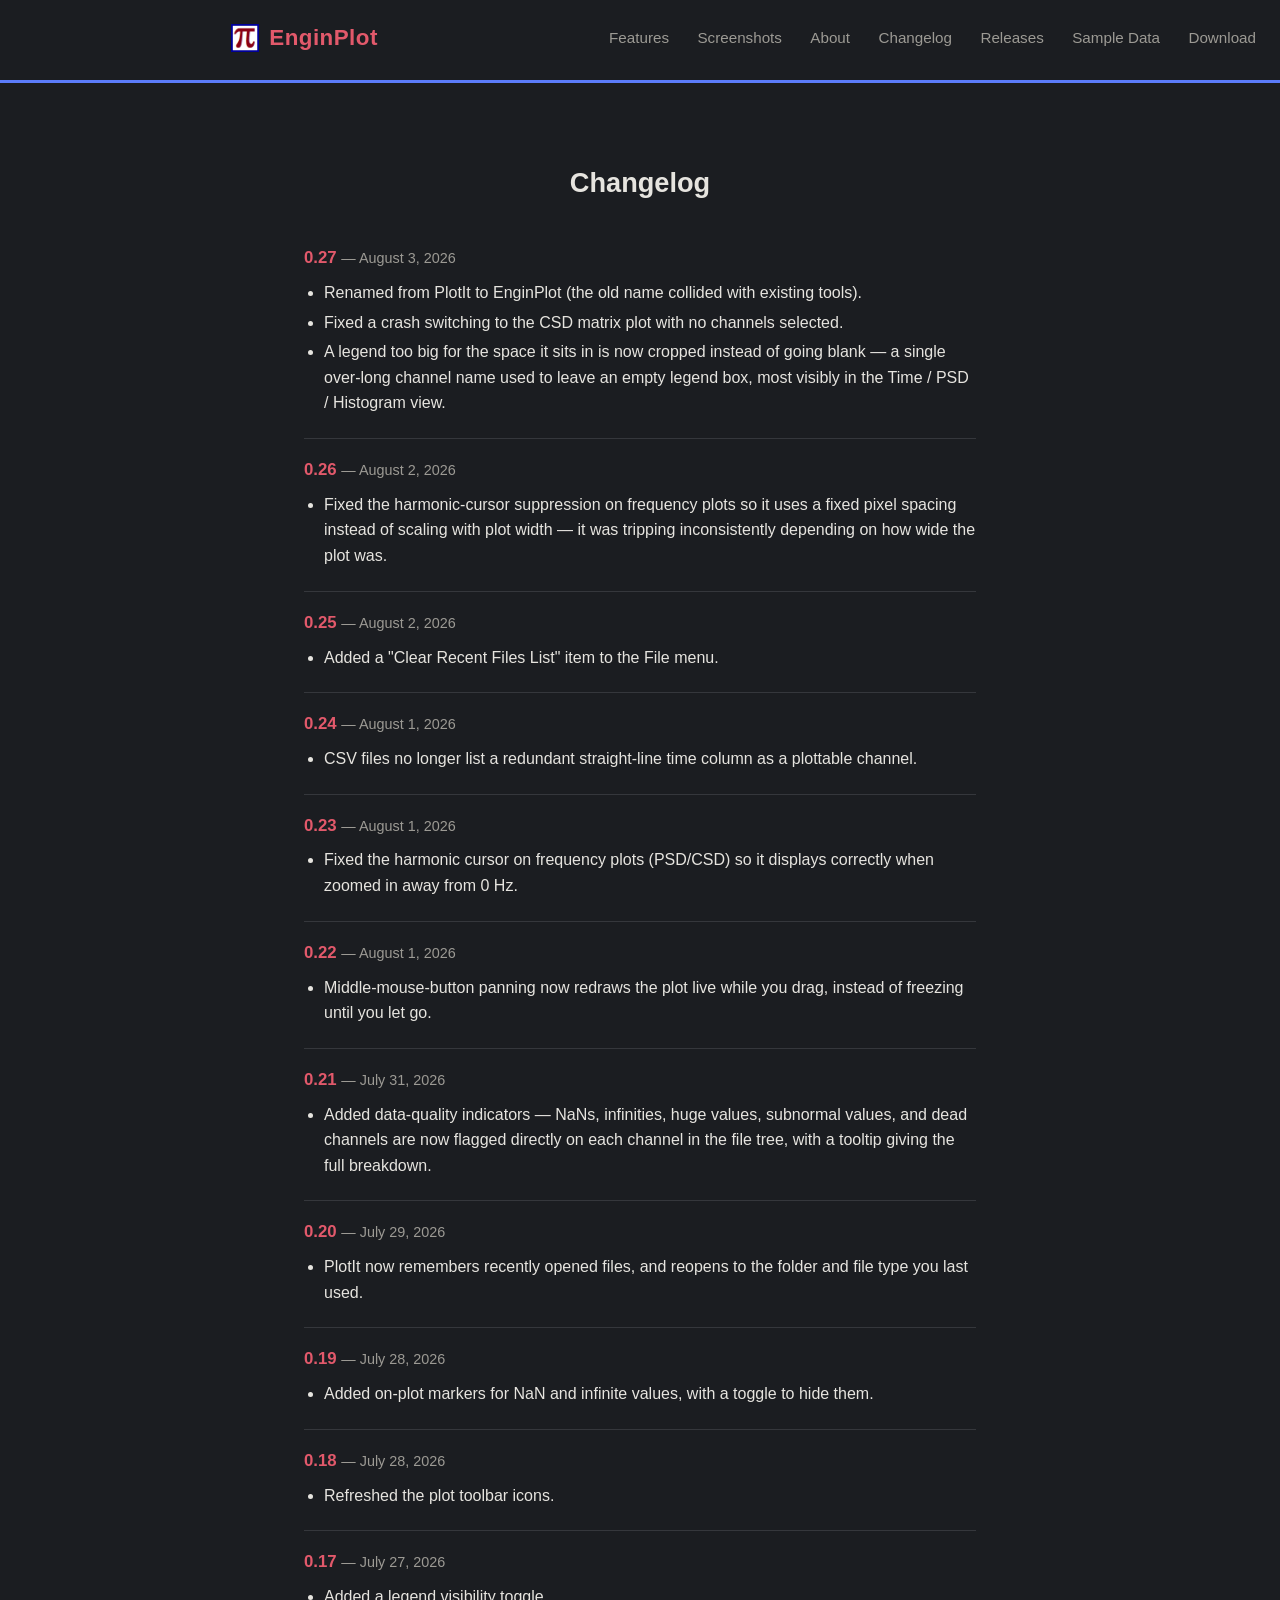
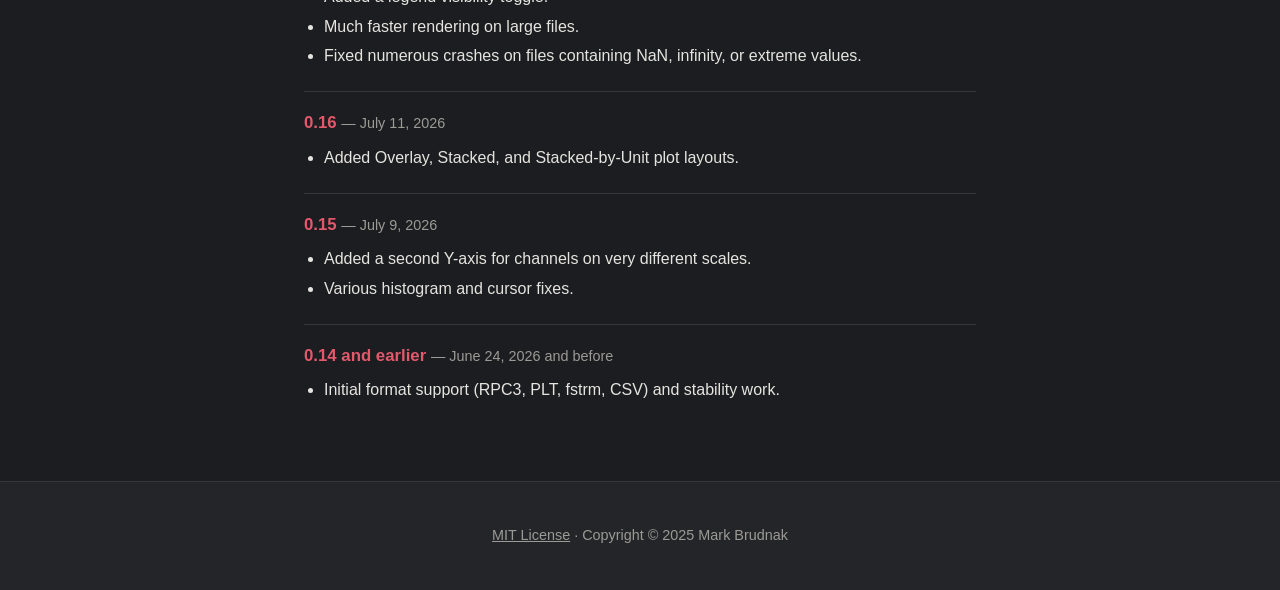
==== changelog.html @ c0b0105e "Rename site branding from PlotIt to EnginPlot Matches the app's own rename (the old name collided wi" ====
<!DOCTYPE html>
<html lang="en">
<head>
    <meta charset="UTF-8">
    <meta name="viewport" content="width=device-width, initial-scale=1.0">
    <title>Changelog — EnginPlot</title>
    <meta name="description" content="What's new in EnginPlot, release by release.">
    <link rel="icon" type="image/png" href="images/favicon.png">
    <link rel="stylesheet" href="styles.css">
</head>
<body>
    <header>
        <div class="brand">
            <img src="images/favicon.png" alt="">
            <h1><a href="index.html">EnginPlot</a></h1>
        </div>
        <nav>
            <a href="index.html#features">Features</a>
            <a href="index.html#screenshots">Screenshots</a>
            <a href="index.html#about">About</a>
            <a href="changelog.html">Changelog</a>
            <a href="releases.html">Releases</a>
            <a href="sample-data.html">Sample Data</a>
            <a href="index.html#download">Download</a>
        </nav>
    </header>

    <section id="changelog">
        <h2>Changelog</h2>

        <div class="release" id="v0-27">
            <h3>0.27 <time>&mdash; August 3, 2026</time></h3>
            <ul>
                <li>Renamed from PlotIt to EnginPlot (the old name collided with existing
                    tools).</li>
                <li>Fixed a crash switching to the CSD matrix plot with no channels
                    selected.</li>
                <li>A legend too big for the space it sits in is now cropped instead of
                    going blank &mdash; a single over-long channel name used to leave an
                    empty legend box, most visibly in the Time / PSD / Histogram view.</li>
            </ul>
        </div>

        <div class="release" id="v0-26">
            <h3>0.26 <time>&mdash; August 2, 2026</time></h3>
            <ul>
                <li>Fixed the harmonic-cursor suppression on frequency plots so it uses a
                    fixed pixel spacing instead of scaling with plot width &mdash; it was
                    tripping inconsistently depending on how wide the plot was.</li>
            </ul>
        </div>

        <div class="release" id="v0-25">
            <h3>0.25 <time>&mdash; August 2, 2026</time></h3>
            <ul>
                <li>Added a "Clear Recent Files List" item to the File menu.</li>
            </ul>
        </div>

        <div class="release" id="v0-24">
            <h3>0.24 <time>&mdash; August 1, 2026</time></h3>
            <ul>
                <li>CSV files no longer list a redundant straight-line time column as a
                    plottable channel.</li>
            </ul>
        </div>

        <div class="release">
            <h3>0.23 <time>&mdash; August 1, 2026</time></h3>
            <ul>
                <li>Fixed the harmonic cursor on frequency plots (PSD/CSD) so it displays
                    correctly when zoomed in away from 0&nbsp;Hz.</li>
            </ul>
        </div>

        <div class="release">
            <h3>0.22 <time>&mdash; August 1, 2026</time></h3>
            <ul>
                <li>Middle-mouse-button panning now redraws the plot live while you drag,
                    instead of freezing until you let go.</li>
            </ul>
        </div>

        <div class="release">
            <h3>0.21 <time>&mdash; July 31, 2026</time></h3>
            <ul>
                <li>Added data-quality indicators &mdash; NaNs, infinities, huge values,
                    subnormal values, and dead channels are now flagged directly on each
                    channel in the file tree, with a tooltip giving the full breakdown.</li>
            </ul>
        </div>

        <div class="release">
            <h3>0.20 <time>&mdash; July 29, 2026</time></h3>
            <ul>
                <li>PlotIt now remembers recently opened files, and reopens to the folder
                    and file type you last used.</li>
            </ul>
        </div>

        <div class="release">
            <h3>0.19 <time>&mdash; July 28, 2026</time></h3>
            <ul>
                <li>Added on-plot markers for NaN and infinite values, with a toggle to hide
                    them.</li>
            </ul>
        </div>

        <div class="release">
            <h3>0.18 <time>&mdash; July 28, 2026</time></h3>
            <ul>
                <li>Refreshed the plot toolbar icons.</li>
            </ul>
        </div>

        <div class="release">
            <h3>0.17 <time>&mdash; July 27, 2026</time></h3>
            <ul>
                <li>Added a legend visibility toggle.</li>
                <li>Much faster rendering on large files.</li>
                <li>Fixed numerous crashes on files containing NaN, infinity, or extreme
                    values.</li>
            </ul>
        </div>

        <div class="release">
            <h3>0.16 <time>&mdash; July 11, 2026</time></h3>
            <ul>
                <li>Added Overlay, Stacked, and Stacked-by-Unit plot layouts.</li>
            </ul>
        </div>

        <div class="release">
            <h3>0.15 <time>&mdash; July 9, 2026</time></h3>
            <ul>
                <li>Added a second Y-axis for channels on very different scales.</li>
                <li>Various histogram and cursor fixes.</li>
            </ul>
        </div>

        <div class="release">
            <h3>0.14 and earlier <time>&mdash; June 24, 2026 and before</time></h3>
            <ul>
                <li>Initial format support (RPC3, PLT, fstrm, CSV) and stability work.</li>
            </ul>
        </div>
    </section>

    <footer>
        <p><a href="license.html">MIT License</a> &middot; Copyright &copy; 2025 Mark Brudnak</p>
    </footer>

</body>
</html>
---- styles.css ----
:root {
    --ink: #e6e4df;
    --muted: #9c9a94;
    --bg: #1b1d21;
    --bg-alt: #232529;
    --border: #35373c;
    --accent: #5c7cfa;
    --accent-dark: #7c96ff;
    --maroon: #e2596b;
}

* {
    box-sizing: border-box;
}

body {
    font-family: -apple-system, "Segoe UI", Roboto, Arial, sans-serif;
    margin: 0;
    padding: 0;
    background-color: var(--bg);
    color: var(--ink);
    line-height: 1.6;
}

header {
    background-color: var(--bg);
    padding: 20px 24px;
    text-align: center;
    border-bottom: 3px solid var(--accent);
    position: sticky;
    top: 0;
    z-index: 10;
}

.brand {
    display: inline-flex;
    align-items: center;
    gap: 10px;
}

.brand img {
    width: 28px;
    height: 28px;
}

header h1 {
    margin: 0;
    display: inline-block;
    font-size: 1.4rem;
    letter-spacing: 0.02em;
    color: var(--maroon);
}

nav {
    float: right;
    line-height: 2.2rem;
}

nav a {
    margin-left: 24px;
    text-decoration: none;
    color: var(--muted);
    font-size: 0.95rem;
}

nav a:hover {
    color: var(--accent);
}

h2 {
    color: var(--ink);
    font-size: 1.7rem;
    text-align: center;
}

section {
    max-width: 1000px;
    margin: 0 auto;
    padding: 56px 24px;
}

#hero {
    text-align: center;
    max-width: 760px;
}

#hero h2 {
    font-size: 2.1rem;
}

#hero > p {
    color: var(--muted);
    font-size: 1.1rem;
    max-width: 620px;
    margin: 16px auto 32px;
}

.hero-tag {
    color: var(--maroon) !important;
    font-weight: 600;
    font-size: 1rem !important;
    letter-spacing: 0.01em;
    margin: -16px auto 32px !important;
}

.video-embed {
    position: relative;
    width: 100%;
    aspect-ratio: 16 / 9;
    border-radius: 8px;
    overflow: hidden;
    box-shadow: 0 4px 20px rgba(0, 0, 0, 0.12);
    background-color: var(--bg-alt);
}

.video-embed iframe {
    position: absolute;
    inset: 0;
    width: 100%;
    height: 100%;
    border: 0;
}

#features {
    background-color: var(--bg-alt);
    max-width: none;
}

#features > h2, #screenshots > h2, #download > h2 {
    margin-top: 0;
}

.feature-grid {
    max-width: 1000px;
    margin: 32px auto 0;
    display: grid;
    grid-template-columns: repeat(3, 1fr);
    gap: 20px;
}

.feature-card {
    background-color: var(--bg);
    border: 1px solid var(--border);
    border-top: 3px solid var(--accent);
    border-radius: 8px;
    padding: 20px;
}

.feature-card h3 {
    margin: 0 0 8px;
    color: var(--maroon);
    font-size: 1.05rem;
}

.feature-card p {
    margin: 0;
    color: var(--muted);
    font-size: 0.95rem;
}

.screenshot-grid {
    display: grid;
    grid-template-columns: repeat(3, 1fr);
    gap: 24px;
    margin-top: 32px;
}

.screenshot-grid figure {
    margin: 0;
}

.screenshot-grid img {
    width: 100%;
    height: 220px;
    object-fit: cover;
    object-position: top;
    border: 1px solid var(--border);
    border-radius: 6px;
    display: block;
    background-color: var(--bg-alt);
}

/* The overview shot spans the full row — it was the hero image before the demo
   video took that slot, and it needs the width to stay readable. */
.screenshot-wide {
    grid-column: 1 / -1;
}

.screenshot-grid .screenshot-wide img {
    height: auto;
    aspect-ratio: 16 / 9;
}

.screenshot-grid figcaption {
    margin-top: 10px;
    font-size: 0.9rem;
    color: var(--muted);
    text-align: center;
}

.screenshot-footnote {
    text-align: center;
    color: var(--muted);
    font-size: 0.85rem;
    margin-top: 24px;
}

.brand h1 a {
    color: inherit;
    text-decoration: none;
}

#about {
    max-width: 720px;
}

#changelog, #license, #releases {
    max-width: 720px;
}

.release-row {
    display: flex;
    align-items: center;
    justify-content: space-between;
    gap: 16px;
    padding: 18px 0;
    border-bottom: 1px solid var(--border);
}

.release-row:last-child {
    border-bottom: none;
}

.release-row-info h3 {
    margin: 0 0 4px;
    font-size: 1.05rem;
    color: var(--maroon);
}

.release-row-info p {
    margin: 0;
    color: var(--muted);
    font-size: 0.9rem;
}

.release-row-info p a {
    color: var(--accent);
}

.btn-small {
    padding: 8px 18px;
    margin: 0;
    font-size: 0.9rem;
    flex-shrink: 0;
}

.license-text {
    margin-top: 24px;
    padding: 24px 28px;
    background-color: var(--bg-alt);
    border: 1px solid var(--border);
    border-radius: 8px;
    font-family: "Cascadia Mono", "Consolas", monospace;
    font-size: 0.85rem;
    line-height: 1.7;
    color: var(--ink);
    white-space: pre-wrap;
    overflow-x: auto;
}

.changelog-intro {
    color: var(--muted);
    margin-top: -8px;
}

.release {
    padding: 18px 0;
    border-bottom: 1px solid var(--border);
}

.release:last-child {
    border-bottom: none;
}

.release h3 {
    margin: 0 0 8px;
    font-size: 1.05rem;
    color: var(--maroon);
}

.release h3 time {
    color: var(--muted);
    font-weight: 400;
    font-size: 0.9rem;
}

.release ul {
    margin: 0;
    padding-left: 20px;
    color: var(--ink);
}

.release li {
    margin-bottom: 4px;
}

.gift-note {
    margin-top: 28px;
    padding: 20px 24px;
    background-color: var(--bg-alt);
    border-left: 3px solid var(--maroon);
    border-radius: 0 8px 8px 0;
}

.gift-note h3 {
    margin: 0 0 10px;
    font-size: 0.85rem;
    letter-spacing: 0.06em;
    text-transform: uppercase;
    color: var(--maroon);
}

.gift-note p {
    color: var(--muted);
    font-size: 0.95rem;
    margin: 0 0 12px;
}

.gift-note p:last-child {
    margin-bottom: 0;
    font-style: italic;
}

#download {
    text-align: center;
}

.download-sub {
    margin-top: 20px;
    font-size: 0.9rem;
    color: var(--muted);
}

.btn {
    display: inline-block;
    background-color: var(--accent);
    color: white;
    padding: 12px 28px;
    text-decoration: none;
    border-radius: 6px;
    margin: 12px 0;
    font-weight: 600;
}

.btn:hover {
    background-color: var(--accent-dark);
}

footer {
    text-align: center;
    padding: 28px;
    background-color: var(--bg-alt);
    border-top: 1px solid var(--border);
    color: var(--muted);
    font-size: 0.9rem;
}

footer a {
    color: var(--muted);
}

@media (max-width: 720px) {
    nav {
        float: none;
        display: block;
        margin-top: 8px;
    }

    .feature-grid, .screenshot-grid {
        grid-template-columns: 1fr;
    }
}
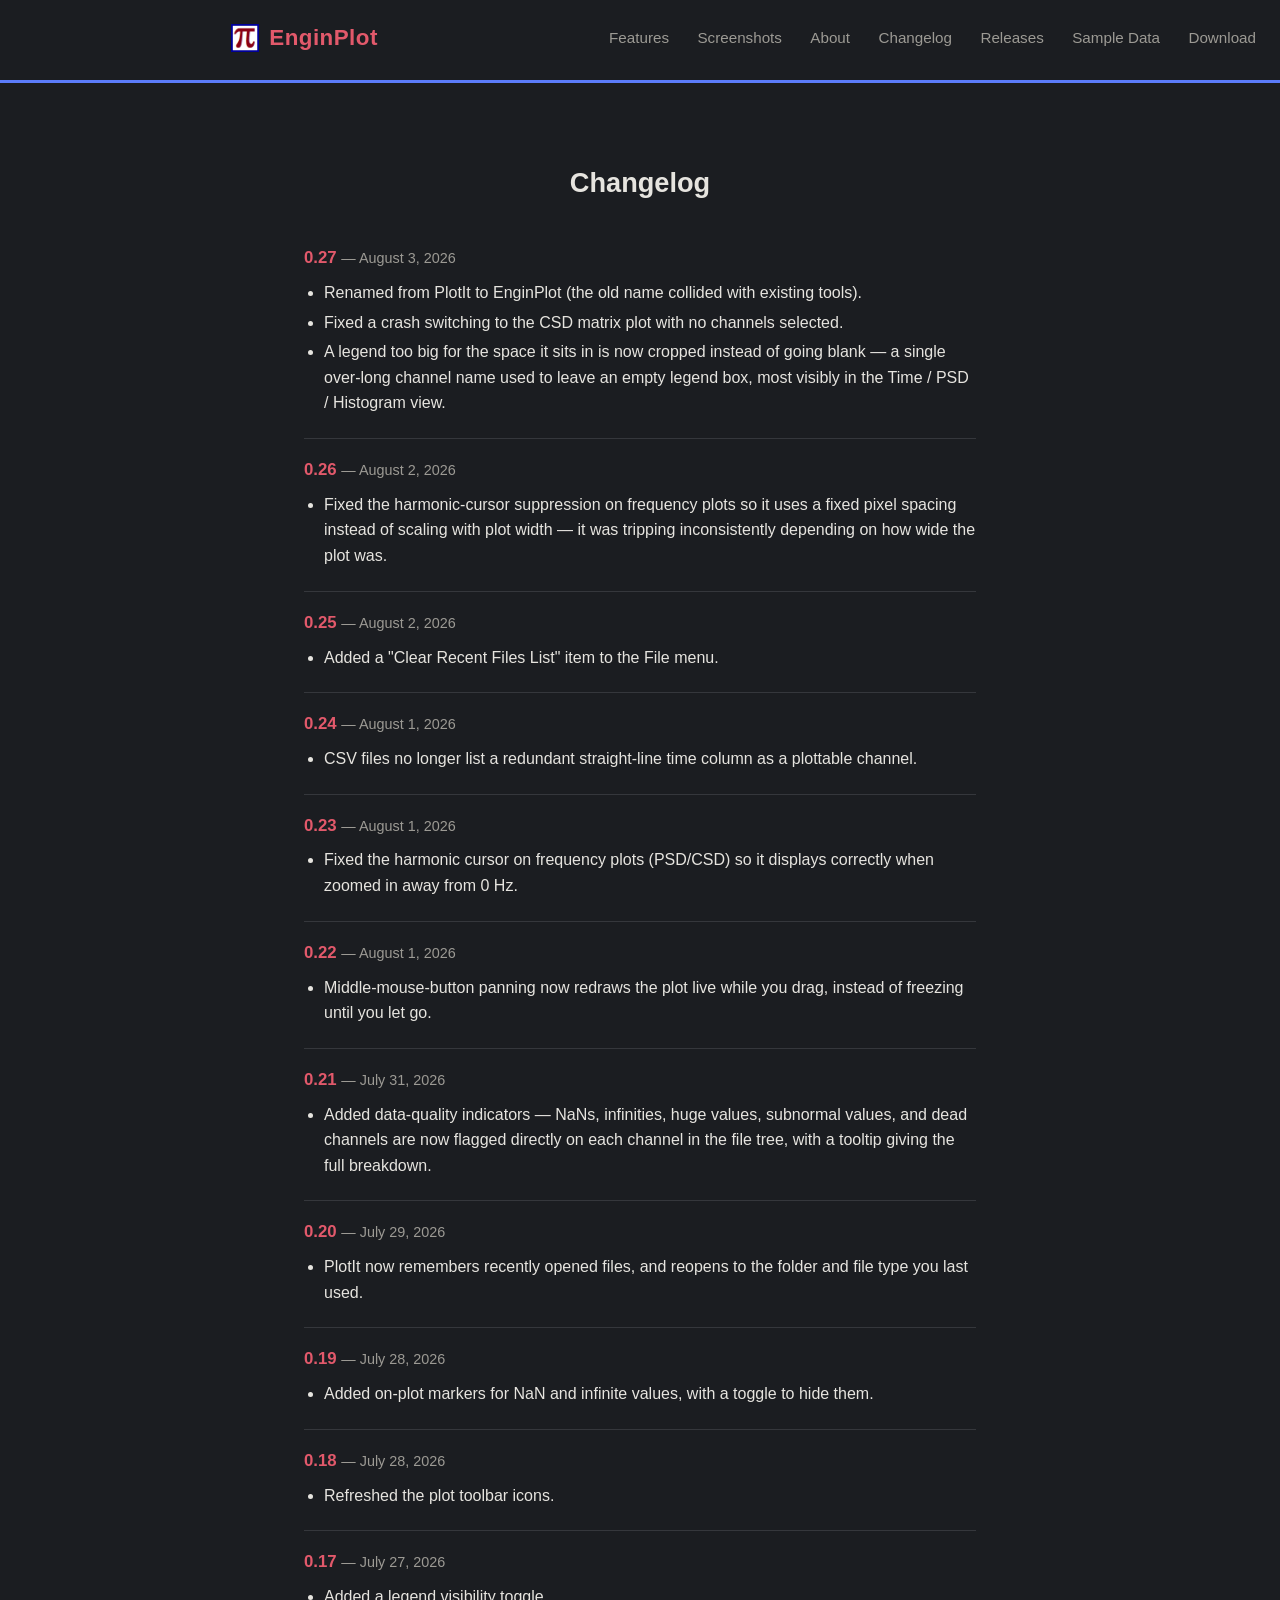
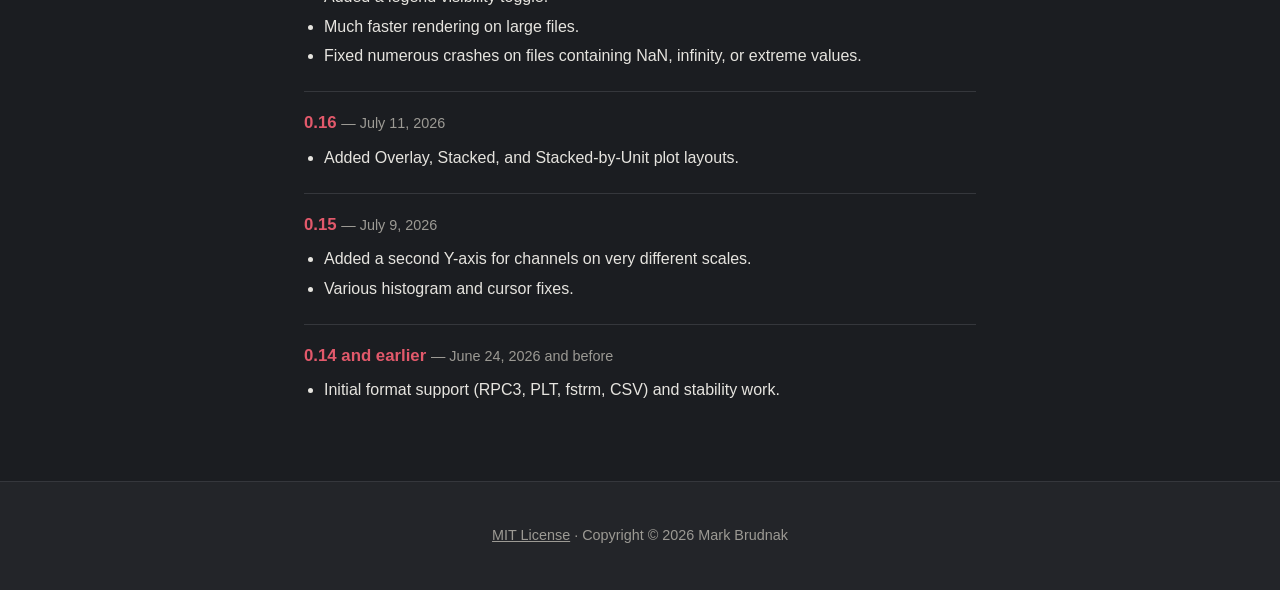
==== commit 511a9bf5: "Update copyright year" ====
--- a/changelog.html
+++ b/changelog.html
@@ -147,7 +147,7 @@
     </section>
 
     <footer>
-        <p><a href="license.html">MIT License</a> &middot; Copyright &copy; 2025 Mark Brudnak</p>
+        <p><a href="license.html">MIT License</a> &middot; Copyright &copy; 2026 Mark Brudnak</p>
     </footer>
 
 </body>
--- a/styles.css
+++ b/styles.css
@@ -121,6 +121,14 @@
     border: 0;
 }
 
+.hero-image img {
+    width: 100%;
+    height: 100%;
+    object-fit: cover;
+    object-position: top;
+    display: block;
+}
+
 #features {
     background-color: var(--bg-alt);
     max-width: none;
@@ -178,17 +186,6 @@
     border-radius: 6px;
     display: block;
     background-color: var(--bg-alt);
-}
-
-/* The overview shot spans the full row — it was the hero image before the demo
-   video took that slot, and it needs the width to stay readable. */
-.screenshot-wide {
-    grid-column: 1 / -1;
-}
-
-.screenshot-grid .screenshot-wide img {
-    height: auto;
-    aspect-ratio: 16 / 9;
 }
 
 .screenshot-grid figcaption {
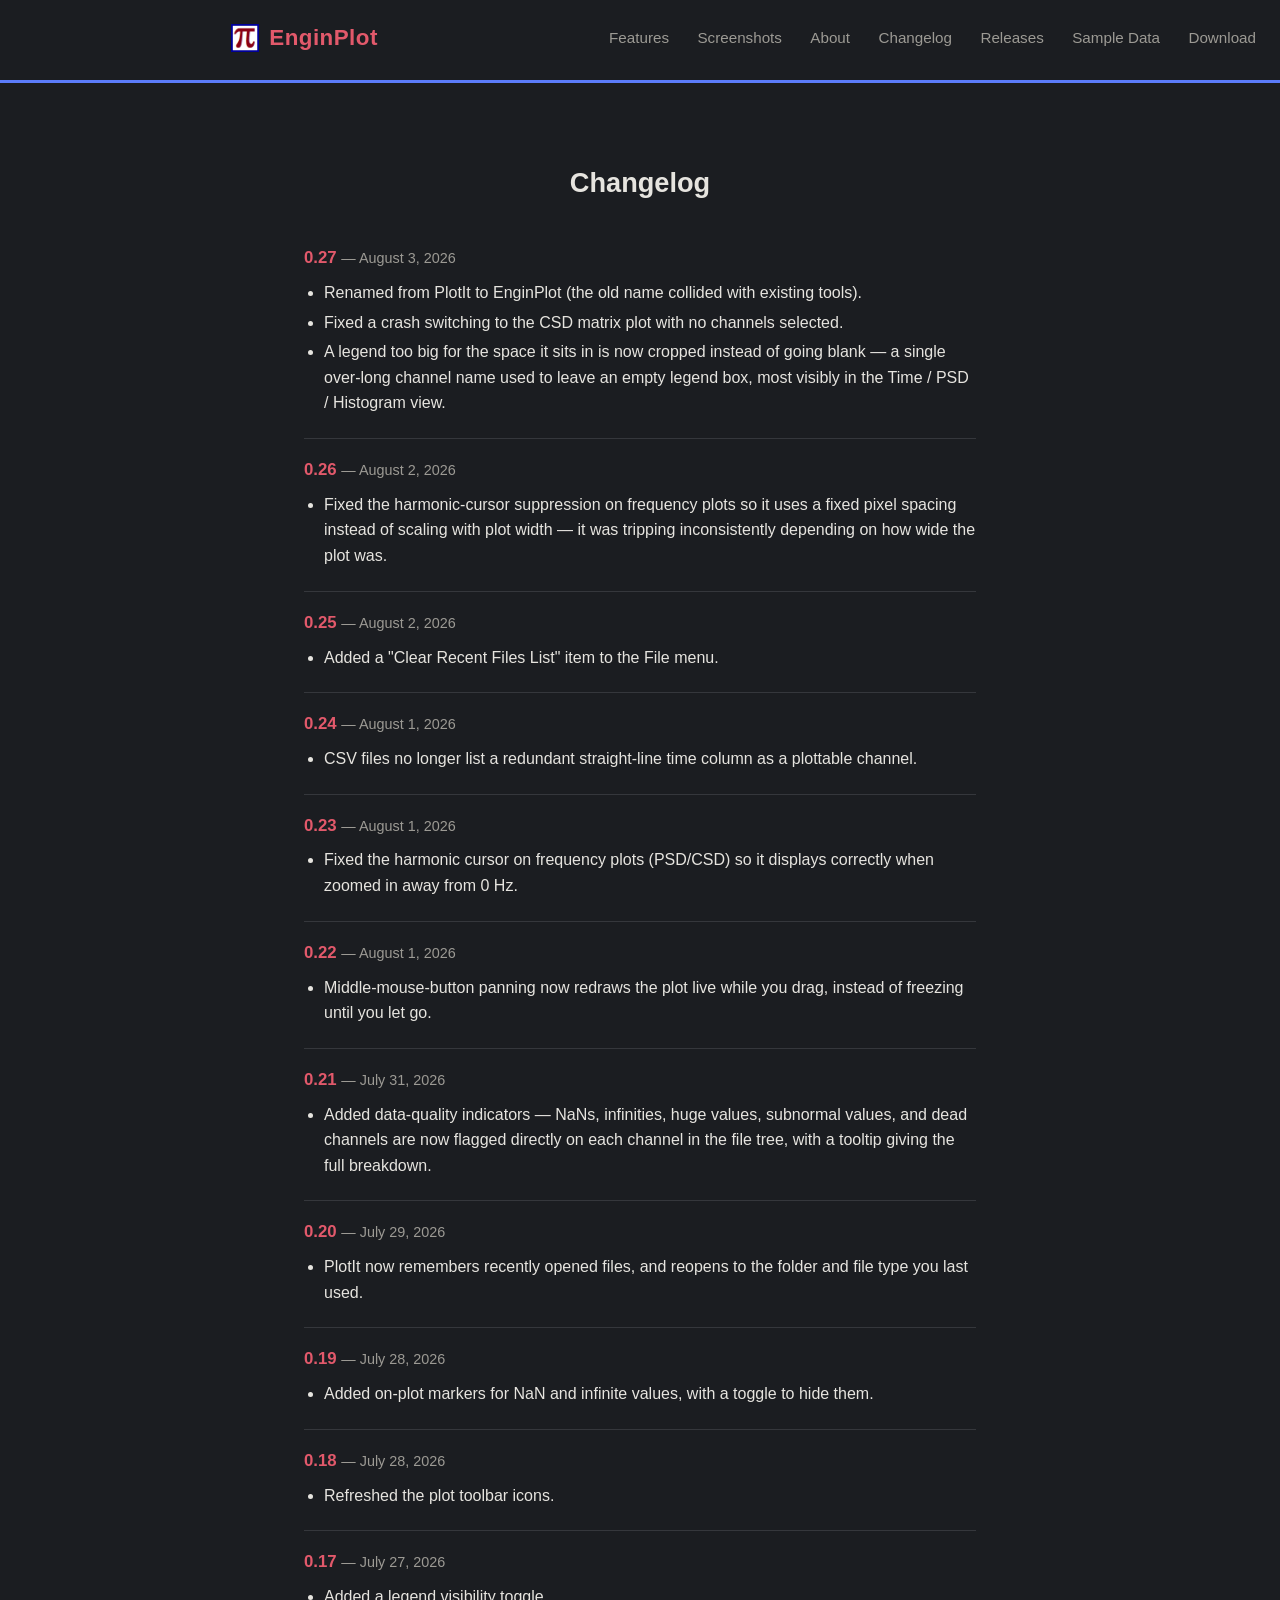
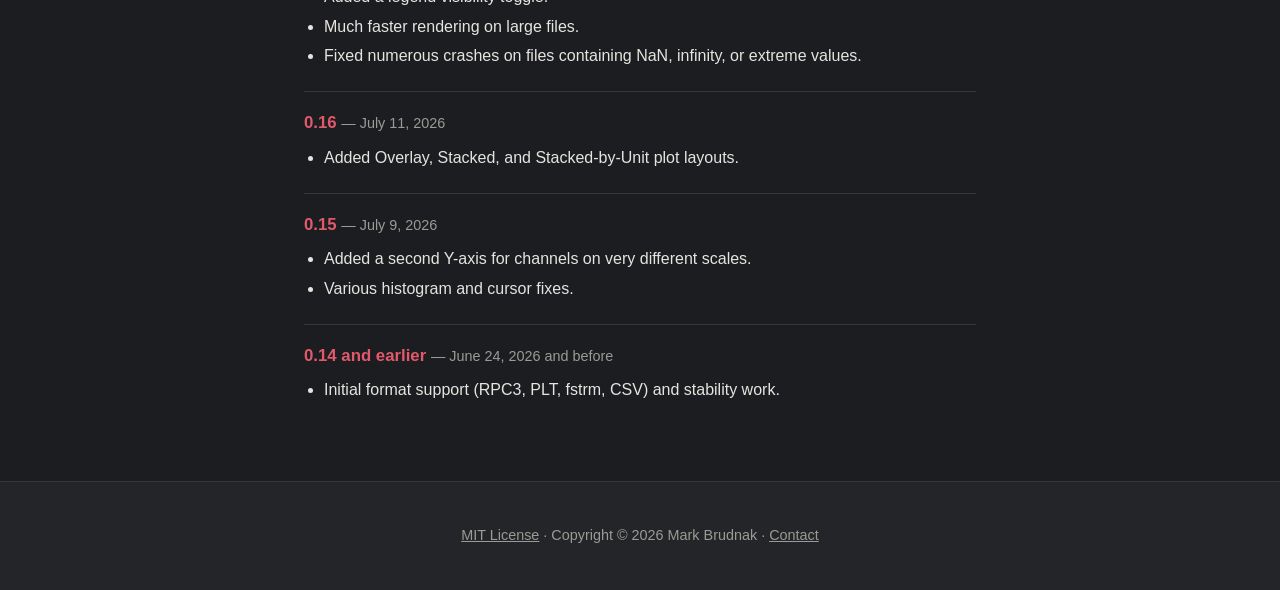
==== commit f7766184: "Add contact link to footer Points to contact@enginplot.net, routed via Cloudflare Email Routing." ====
--- a/changelog.html
+++ b/changelog.html
@@ -147,7 +147,8 @@
     </section>
 
     <footer>
-        <p><a href="license.html">MIT License</a> &middot; Copyright &copy; 2026 Mark Brudnak</p>
+        <p><a href="license.html">MIT License</a> &middot; Copyright &copy; 2026 Mark Brudnak &middot;
+           <a href="mailto:contact@enginplot.net">Contact</a></p>
     </footer>
 
 </body>
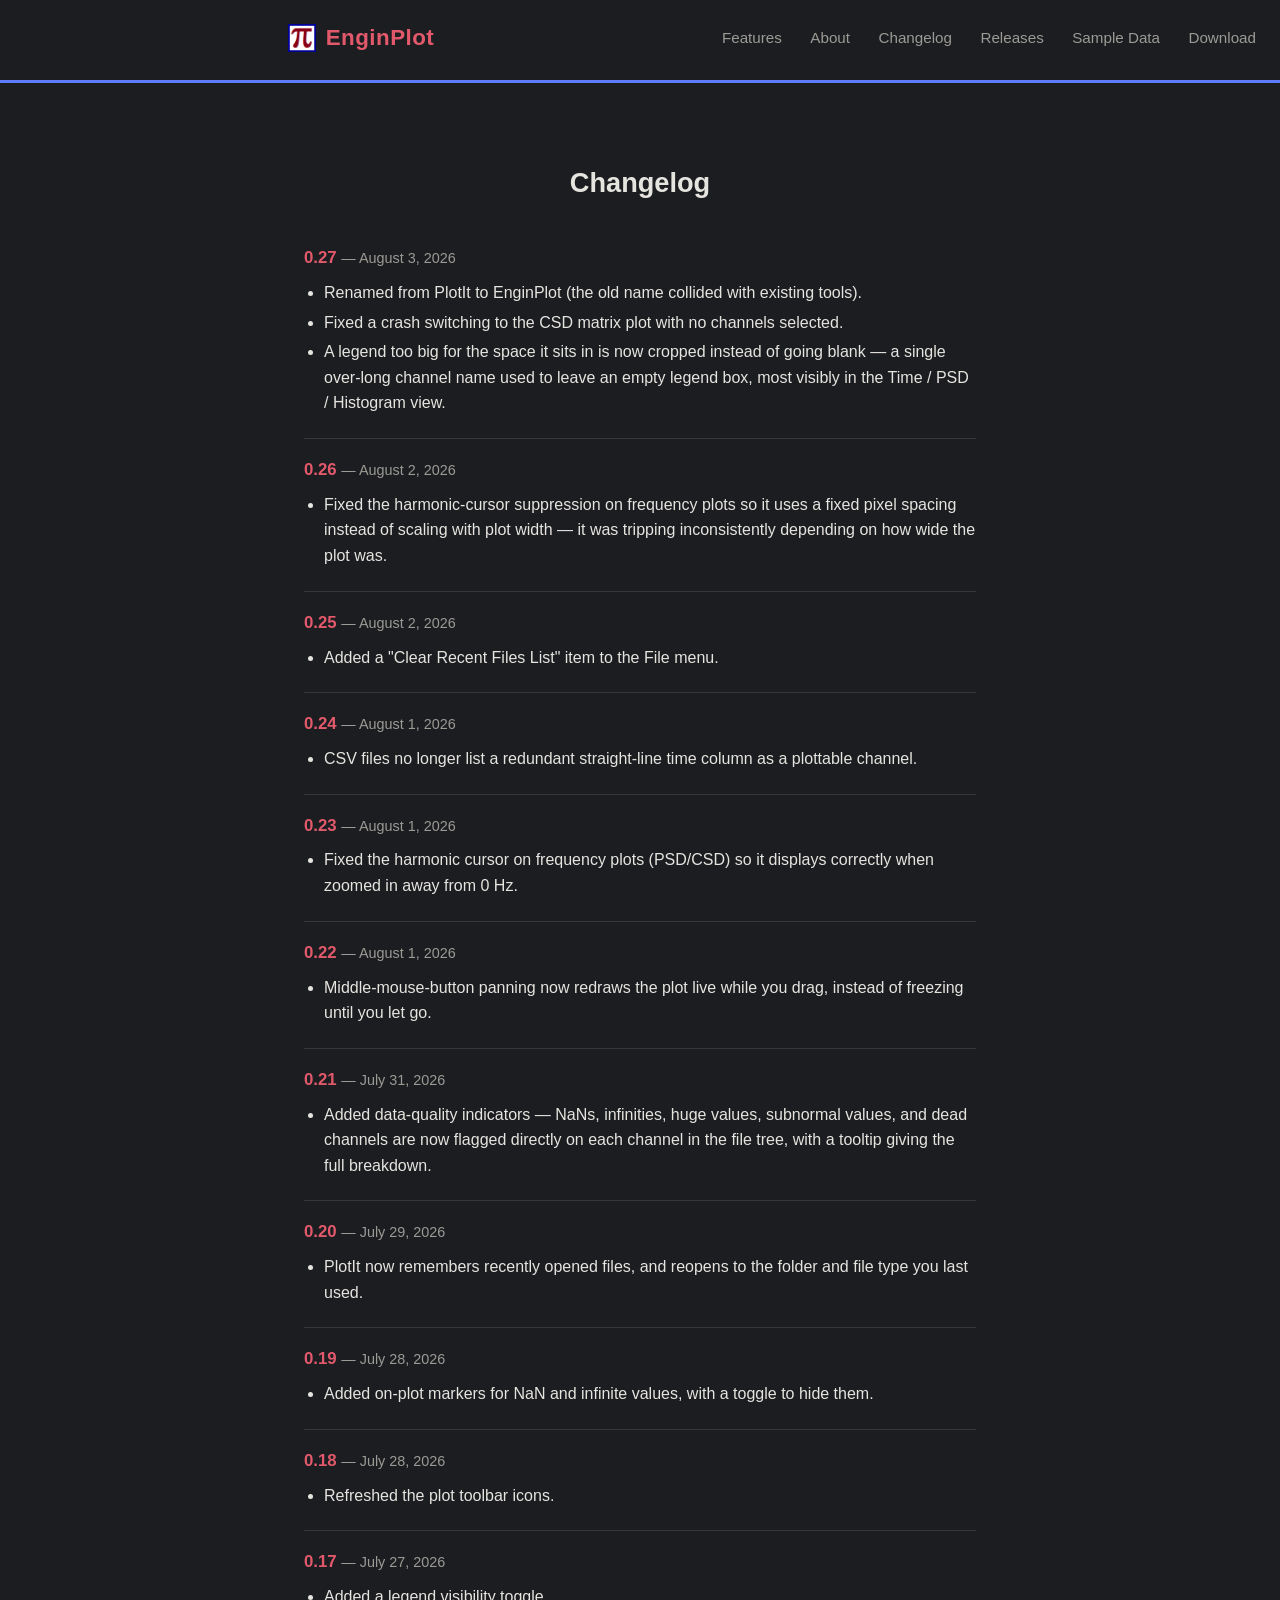
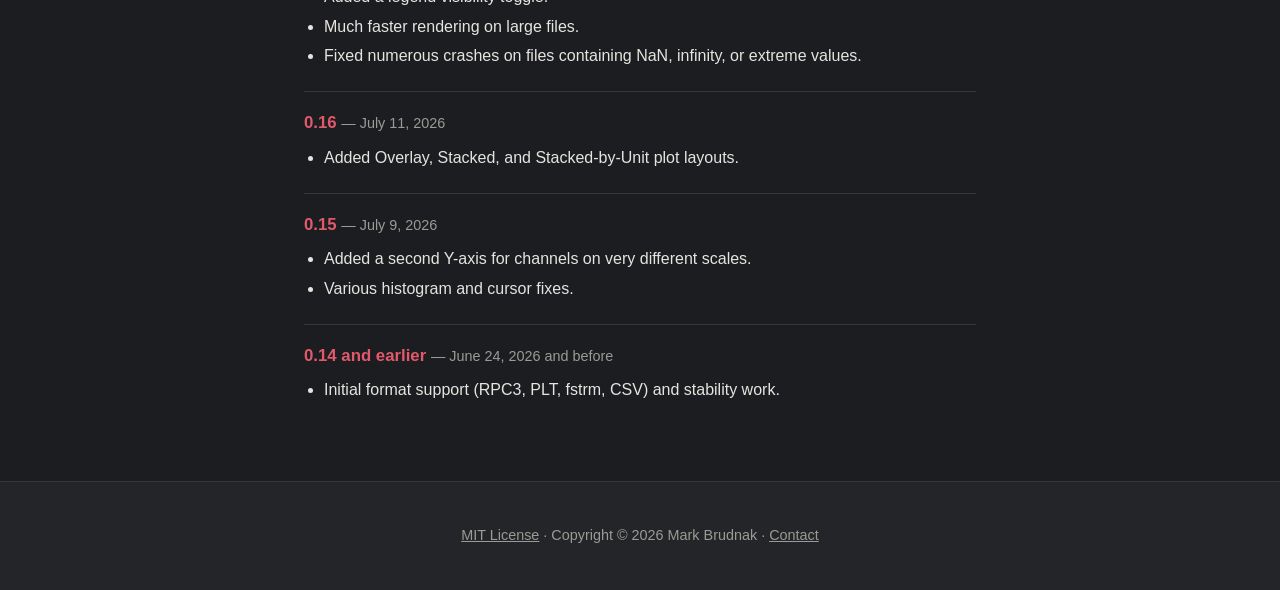
==== commit 8f19fb99: "Retire the homepage Screenshots section The features page covers this ground properly now: the three" ====
--- a/changelog.html
+++ b/changelog.html
@@ -15,8 +15,7 @@
             <h1><a href="index.html">EnginPlot</a></h1>
         </div>
         <nav>
-            <a href="index.html#features">Features</a>
-            <a href="index.html#screenshots">Screenshots</a>
+            <a href="features.html">Features</a>
             <a href="index.html#about">About</a>
             <a href="changelog.html">Changelog</a>
             <a href="releases.html">Releases</a>
--- a/styles.css
+++ b/styles.css
@@ -22,6 +22,18 @@
     line-height: 1.6;
 }
 
+a {
+    color: var(--accent-dark);
+}
+
+a:visited {
+    color: var(--accent-dark);
+}
+
+a:hover {
+    color: var(--accent);
+}
+
 header {
     background-color: var(--bg);
     padding: 20px 24px;
@@ -103,29 +115,16 @@
     margin: -16px auto 32px !important;
 }
 
-.video-embed {
-    position: relative;
-    width: 100%;
-    aspect-ratio: 16 / 9;
+.hero-shot {
     border-radius: 8px;
     overflow: hidden;
     box-shadow: 0 4px 20px rgba(0, 0, 0, 0.12);
     background-color: var(--bg-alt);
 }
 
-.video-embed iframe {
-    position: absolute;
-    inset: 0;
+.hero-shot img {
     width: 100%;
-    height: 100%;
-    border: 0;
-}
-
-.hero-image img {
-    width: 100%;
-    height: 100%;
-    object-fit: cover;
-    object-position: top;
+    height: auto;
     display: block;
 }
 
@@ -134,7 +133,7 @@
     max-width: none;
 }
 
-#features > h2, #screenshots > h2, #download > h2 {
+#features > h2, #download > h2 {
     margin-top: 0;
 }
 
@@ -160,42 +159,34 @@
     font-size: 1.05rem;
 }
 
+.feature-card h3 a {
+    color: inherit;
+    text-decoration: none;
+}
+
+.feature-card h3 a:hover {
+    text-decoration: underline;
+}
+
+.section-intro {
+    text-align: center;
+    color: var(--muted);
+    max-width: 620px;
+    margin: 0 auto;
+}
+
+.features-more {
+    text-align: center;
+    margin: 32px 0 0;
+}
+
 .feature-card p {
     margin: 0;
     color: var(--muted);
     font-size: 0.95rem;
 }
 
-.screenshot-grid {
-    display: grid;
-    grid-template-columns: repeat(3, 1fr);
-    gap: 24px;
-    margin-top: 32px;
-}
-
-.screenshot-grid figure {
-    margin: 0;
-}
-
-.screenshot-grid img {
-    width: 100%;
-    height: 220px;
-    object-fit: cover;
-    object-position: top;
-    border: 1px solid var(--border);
-    border-radius: 6px;
-    display: block;
-    background-color: var(--bg-alt);
-}
-
-.screenshot-grid figcaption {
-    margin-top: 10px;
-    font-size: 0.9rem;
-    color: var(--muted);
-    text-align: center;
-}
-
-.screenshot-footnote {
+.screenshot-footnote, .hero-note {
     text-align: center;
     color: var(--muted);
     font-size: 0.85rem;
@@ -366,6 +357,294 @@
     color: var(--muted);
 }
 
+/* ---------- Features page ---------- */
+
+#overview {
+    max-width: 1100px;
+    padding-bottom: 24px;
+}
+
+#overview > h2 {
+    margin-top: 0;
+}
+
+.overview-intro {
+    text-align: center;
+    color: var(--muted);
+    max-width: 620px;
+    margin: 0 auto 28px;
+}
+
+.overview-shot {
+    margin: 0;
+}
+
+.hotspot-frame {
+    position: relative;
+}
+
+.hotspot-frame img {
+    width: 100%;
+    display: block;
+    border: 1px solid var(--border);
+    border-radius: 8px;
+}
+
+.hotspot {
+    position: absolute;
+    transform: translate(-50%, -50%);
+    width: 30px;
+    height: 30px;
+    border-radius: 50%;
+    background-color: var(--maroon);
+    color: white !important;
+    font-weight: 700;
+    font-size: 0.9rem;
+    line-height: 30px;
+    text-align: center;
+    text-decoration: none;
+    box-shadow: 0 0 0 3px rgba(255, 255, 255, 0.85), 0 2px 8px rgba(0, 0, 0, 0.5);
+}
+
+.hotspot:hover, .hotspot:focus-visible {
+    background-color: var(--accent);
+}
+
+.overview-key {
+    display: flex;
+    flex-wrap: wrap;
+    justify-content: center;
+    gap: 6px 28px;
+    margin: 20px 0 0;
+    padding-left: 20px;
+    color: var(--muted);
+    font-size: 0.95rem;
+}
+
+.features-layout {
+    max-width: 1100px;
+    margin: 0 auto;
+    padding: 0 24px 56px;
+    display: grid;
+    grid-template-columns: 170px 1fr;
+    gap: 40px;
+    align-items: start;
+}
+
+.chapter-nav {
+    float: none;
+    position: sticky;
+    top: 100px;
+    display: flex;
+    flex-direction: column;
+    line-height: 1.4;
+    border-left: 2px solid var(--border);
+}
+
+.chapter-nav a {
+    margin: 0 0 0 -2px;
+    padding: 6px 0 6px 14px;
+    border-left: 2px solid transparent;
+}
+
+.chapter-nav a.active {
+    color: var(--ink);
+    border-left-color: var(--maroon);
+}
+
+.chapters {
+    min-width: 0;
+}
+
+.chapter {
+    max-width: none;
+    padding: 24px 0;
+}
+
+.chapter > h2 {
+    text-align: left;
+    margin: 0 0 8px;
+    padding-bottom: 8px;
+    border-bottom: 1px solid var(--border);
+}
+
+.chapter, .feature-row, #overview {
+    scroll-margin-top: 90px;
+}
+
+.feature-row {
+    display: flex;
+    align-items: center;
+    gap: 32px;
+    padding: 28px 0;
+    border-bottom: 1px solid var(--border);
+}
+
+.feature-row:last-child {
+    border-bottom: none;
+}
+
+.feature-row:nth-of-type(even) {
+    flex-direction: row-reverse;
+}
+
+.feature-row figure {
+    flex: 0 0 55%;
+    margin: 0;
+}
+
+.feature-row figure img, .feature-row figure video {
+    width: 100%;
+    display: block;
+    border: 1px solid var(--border);
+    border-radius: 6px;
+    background-color: var(--bg-alt);
+}
+
+.feature-row .figure-tall {
+    text-align: center;
+}
+
+.feature-row .figure-tall img {
+    width: auto;
+    max-width: 100%;
+    max-height: 560px;
+    display: inline-block;
+}
+
+.feature-row figure a {
+    display: block;
+}
+
+.feature-row figure a:hover img {
+    border-color: var(--accent);
+}
+
+.exe-card {
+    display: grid;
+    grid-template-columns: auto 1fr;
+    align-items: center;
+    gap: 14px 18px;
+    padding: 28px;
+    border: 1px solid var(--border);
+    border-radius: 6px;
+    background-color: var(--bg-alt);
+}
+
+.exe-card > img {
+    width: 56px;
+    height: 56px;
+}
+
+.exe-name {
+    font-family: "Cascadia Mono", "Consolas", monospace;
+    font-size: 1.15rem;
+    color: var(--ink);
+}
+
+.exe-meta {
+    color: var(--muted);
+    font-size: 0.9rem;
+}
+
+.exe-facts {
+    grid-column: 1 / -1;
+    margin: 0;
+    padding: 14px 0 0;
+    border-top: 1px solid var(--border);
+    list-style: none;
+    display: flex;
+    flex-wrap: wrap;
+    gap: 8px 20px;
+    color: var(--ink);
+    font-size: 0.92rem;
+}
+
+.exe-facts li::before {
+    content: "\2713";
+    color: var(--maroon);
+    margin-right: 6px;
+}
+
+.shot-placeholder {
+    aspect-ratio: 16 / 10;
+    display: flex;
+    align-items: center;
+    justify-content: center;
+    padding: 20px;
+    text-align: center;
+    color: var(--muted);
+    font-size: 0.85rem;
+    border: 2px dashed var(--border);
+    border-radius: 6px;
+    background-color: var(--bg-alt);
+}
+
+.feature-text h3 {
+    margin: 0 0 8px;
+    color: var(--maroon);
+    font-size: 1.15rem;
+}
+
+.feature-text p {
+    margin: 0 0 10px;
+    font-size: 0.97rem;
+}
+
+.feature-text p.how {
+    color: var(--muted);
+    font-size: 0.9rem;
+}
+
+.feature-text code {
+    font-family: "Cascadia Mono", "Consolas", monospace;
+    font-size: 0.85em;
+    background-color: var(--bg-alt);
+    padding: 1px 5px;
+    border-radius: 4px;
+}
+
+@media (max-width: 860px) {
+    .features-layout {
+        display: block;
+        padding: 0 16px 40px;
+    }
+
+    .chapter-nav {
+        position: static;
+        flex-direction: row;
+        overflow-x: auto;
+        gap: 8px;
+        border-left: none;
+        padding: 4px 0 12px;
+    }
+
+    .chapter-nav a {
+        flex-shrink: 0;
+        margin: 0;
+        padding: 4px 12px;
+        border: 1px solid var(--border);
+        border-radius: 999px;
+    }
+
+    .chapter-nav a.active {
+        border-color: var(--maroon);
+    }
+
+    .feature-row, .feature-row:nth-of-type(even) {
+        flex-direction: column;
+        align-items: stretch;
+        gap: 16px;
+    }
+
+    .hotspot {
+        width: 22px;
+        height: 22px;
+        line-height: 22px;
+        font-size: 0.75rem;
+    }
+}
+
 @media (max-width: 720px) {
     nav {
         float: none;
@@ -373,7 +652,7 @@
         margin-top: 8px;
     }
 
-    .feature-grid, .screenshot-grid {
+    .feature-grid {
         grid-template-columns: 1fr;
     }
 }
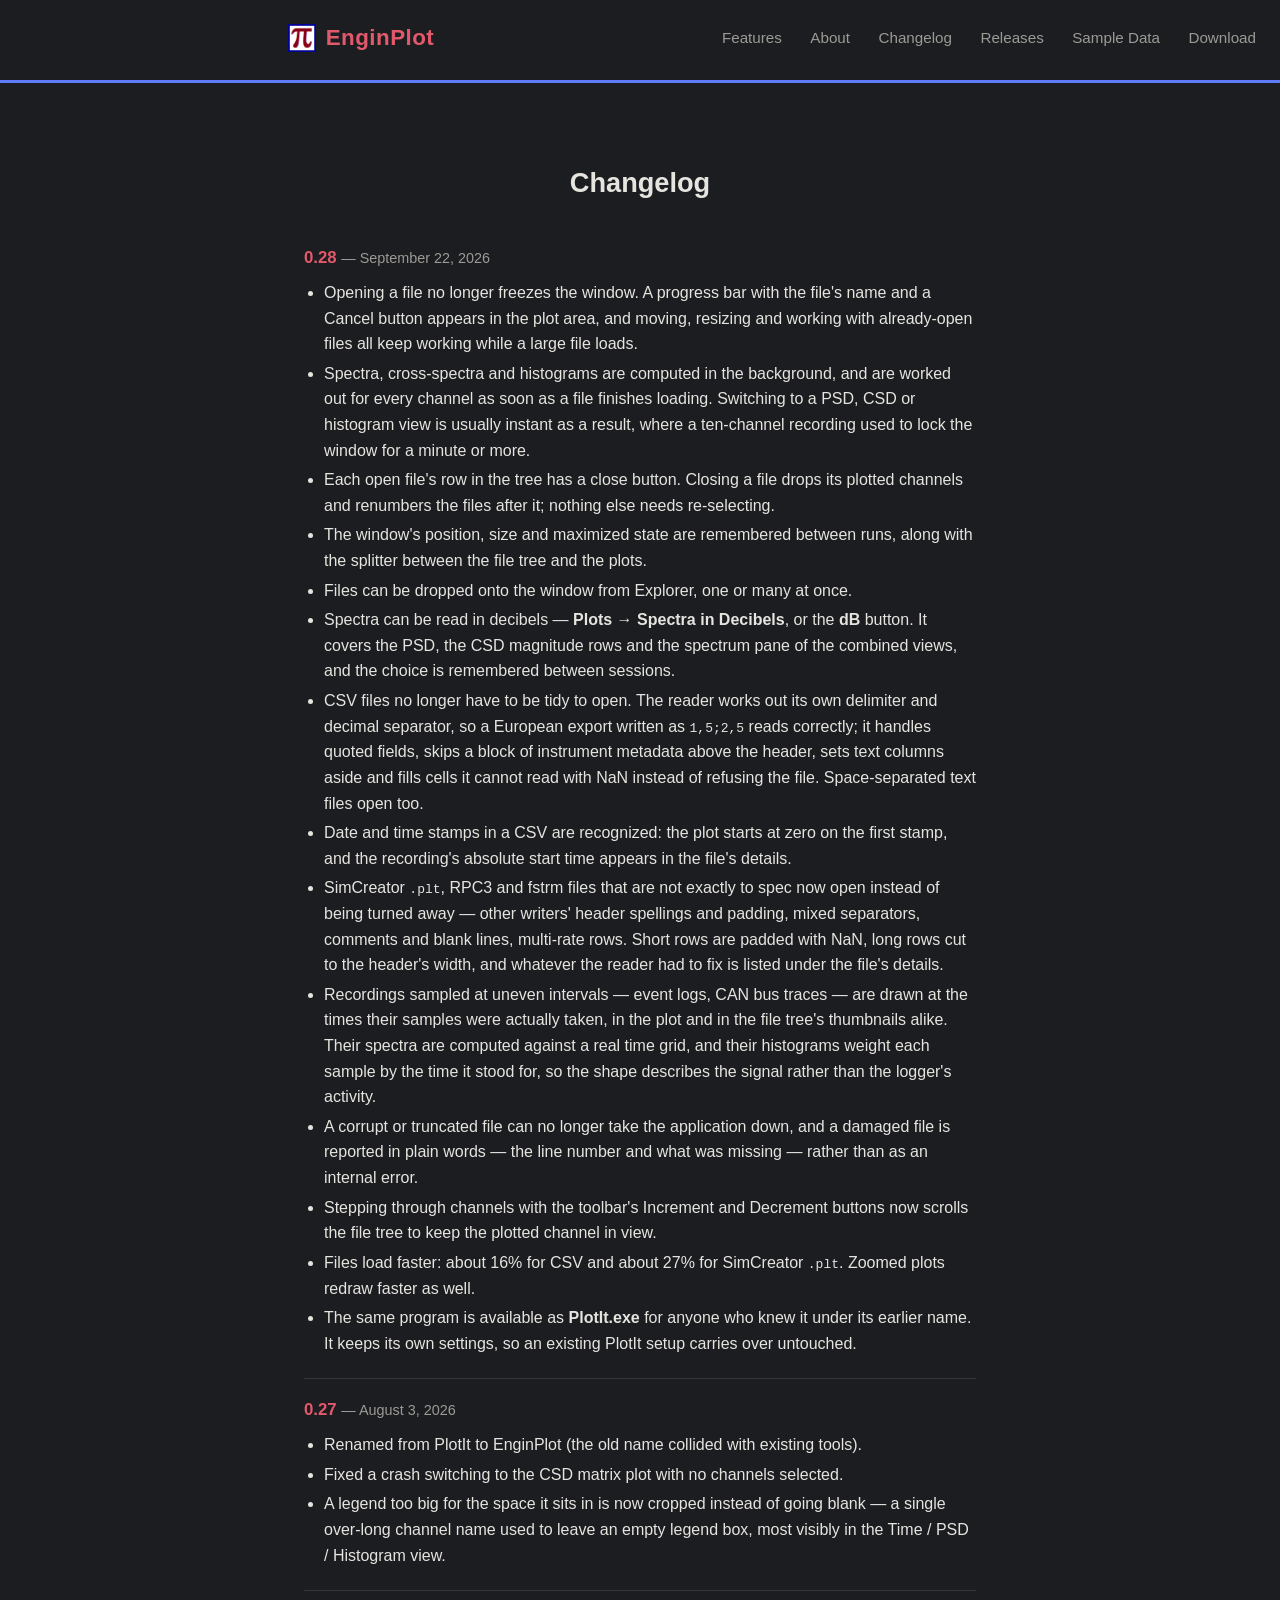
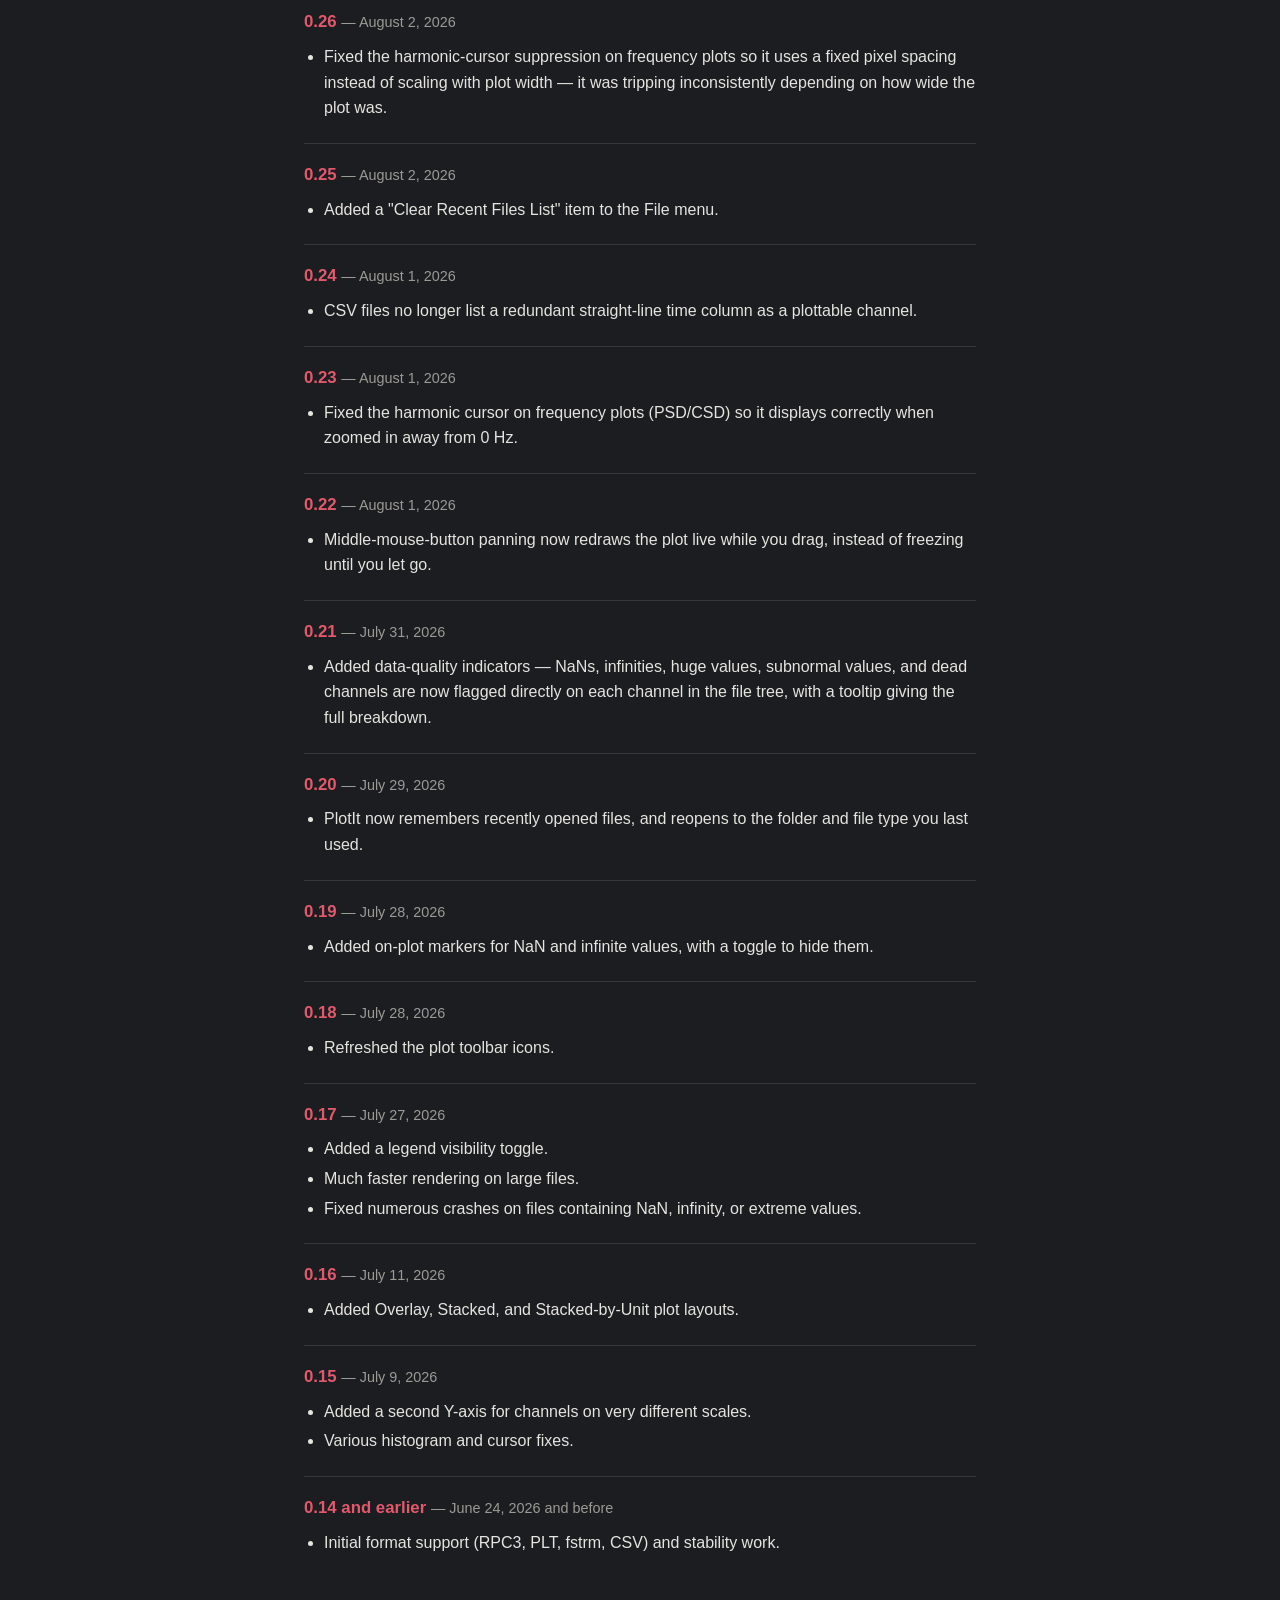
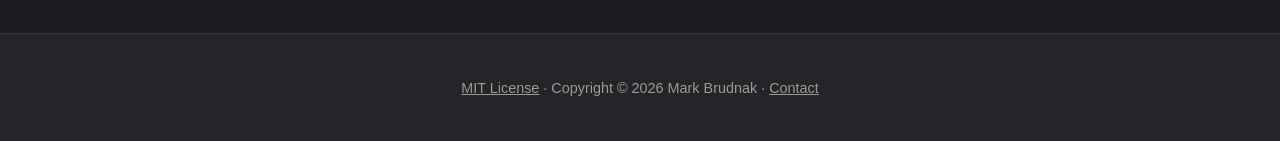
==== commit 3bdd87de: "Publish v0.28.330.0 Both brands at one version: EnginPlot is the primary download, PlotIt.exe the sa" ====
--- a/changelog.html
+++ b/changelog.html
@@ -27,6 +27,64 @@
     <section id="changelog">
         <h2>Changelog</h2>
 
+        <div class="release" id="v0-28">
+            <h3>0.28 <time>&mdash; September 22, 2026</time></h3>
+            <ul>
+                <li>Opening a file no longer freezes the window. A progress bar with the
+                    file's name and a Cancel button appears in the plot area, and moving,
+                    resizing and working with already-open files all keep working while a
+                    large file loads.</li>
+                <li>Spectra, cross-spectra and histograms are computed in the background,
+                    and are worked out for every channel as soon as a file finishes
+                    loading. Switching to a PSD, CSD or histogram view is usually instant
+                    as a result, where a ten-channel recording used to lock the window for
+                    a minute or more.</li>
+                <li>Each open file's row in the tree has a close button. Closing a file
+                    drops its plotted channels and renumbers the files after it; nothing
+                    else needs re-selecting.</li>
+                <li>The window's position, size and maximized state are remembered between
+                    runs, along with the splitter between the file tree and the plots.</li>
+                <li>Files can be dropped onto the window from Explorer, one or many at
+                    once.</li>
+                <li>Spectra can be read in decibels &mdash; <strong>Plots &rarr; Spectra in
+                    Decibels</strong>, or the <strong>dB</strong> button. It covers the PSD,
+                    the CSD magnitude rows and the spectrum pane of the combined views, and
+                    the choice is remembered between sessions.</li>
+                <li>CSV files no longer have to be tidy to open. The reader works out its
+                    own delimiter and decimal separator, so a European export written as
+                    <code>1,5;2,5</code> reads correctly; it handles quoted fields, skips a
+                    block of instrument metadata above the header, sets text columns aside
+                    and fills cells it cannot read with NaN instead of refusing the file.
+                    Space-separated text files open too.</li>
+                <li>Date and time stamps in a CSV are recognized: the plot starts at zero on
+                    the first stamp, and the recording's absolute start time appears in the
+                    file's details.</li>
+                <li>SimCreator <code>.plt</code>, RPC3 and fstrm files that are not exactly
+                    to spec now open instead of being turned away &mdash; other writers'
+                    header spellings and padding, mixed separators, comments and blank
+                    lines, multi-rate rows. Short rows are padded with NaN, long rows cut to
+                    the header's width, and whatever the reader had to fix is listed under
+                    the file's details.</li>
+                <li>Recordings sampled at uneven intervals &mdash; event logs, CAN bus
+                    traces &mdash; are drawn at the times their samples were actually taken,
+                    in the plot and in the file tree's thumbnails alike. Their spectra are
+                    computed against a real time grid, and their histograms weight each
+                    sample by the time it stood for, so the shape describes the signal
+                    rather than the logger's activity.</li>
+                <li>A corrupt or truncated file can no longer take the application down,
+                    and a damaged file is reported in plain words &mdash; the line number
+                    and what was missing &mdash; rather than as an internal error.</li>
+                <li>Stepping through channels with the toolbar's Increment and Decrement
+                    buttons now scrolls the file tree to keep the plotted channel in
+                    view.</li>
+                <li>Files load faster: about 16% for CSV and about 27% for SimCreator
+                    <code>.plt</code>. Zoomed plots redraw faster as well.</li>
+                <li>The same program is available as <strong>PlotIt.exe</strong> for anyone
+                    who knew it under its earlier name. It keeps its own settings, so an
+                    existing PlotIt setup carries over untouched.</li>
+            </ul>
+        </div>
+
         <div class="release" id="v0-27">
             <h3>0.27 <time>&mdash; August 3, 2026</time></h3>
             <ul>
--- a/styles.css
+++ b/styles.css
@@ -242,6 +242,31 @@
     flex-shrink: 0;
 }
 
+.releases-intro {
+    color: var(--muted);
+    margin: 0 0 8px;
+}
+
+.release-row-links {
+    display: flex;
+    flex-direction: column;
+    align-items: flex-end;
+    gap: 6px;
+    flex-shrink: 0;
+}
+
+.release-alt {
+    font-size: 0.82rem;
+    color: var(--muted);
+    text-decoration: underline;
+    text-decoration-style: dotted;
+    text-underline-offset: 3px;
+}
+
+.release-alt:hover {
+    color: var(--accent);
+}
+
 .license-text {
     margin-top: 24px;
     padding: 24px 28px;
@@ -321,6 +346,16 @@
 
 #download {
     text-align: center;
+}
+
+.download-alt {
+    margin-top: 2px;
+    font-size: 0.9rem;
+    color: var(--muted);
+}
+
+.download-alt a {
+    color: var(--accent);
 }
 
 .download-sub {
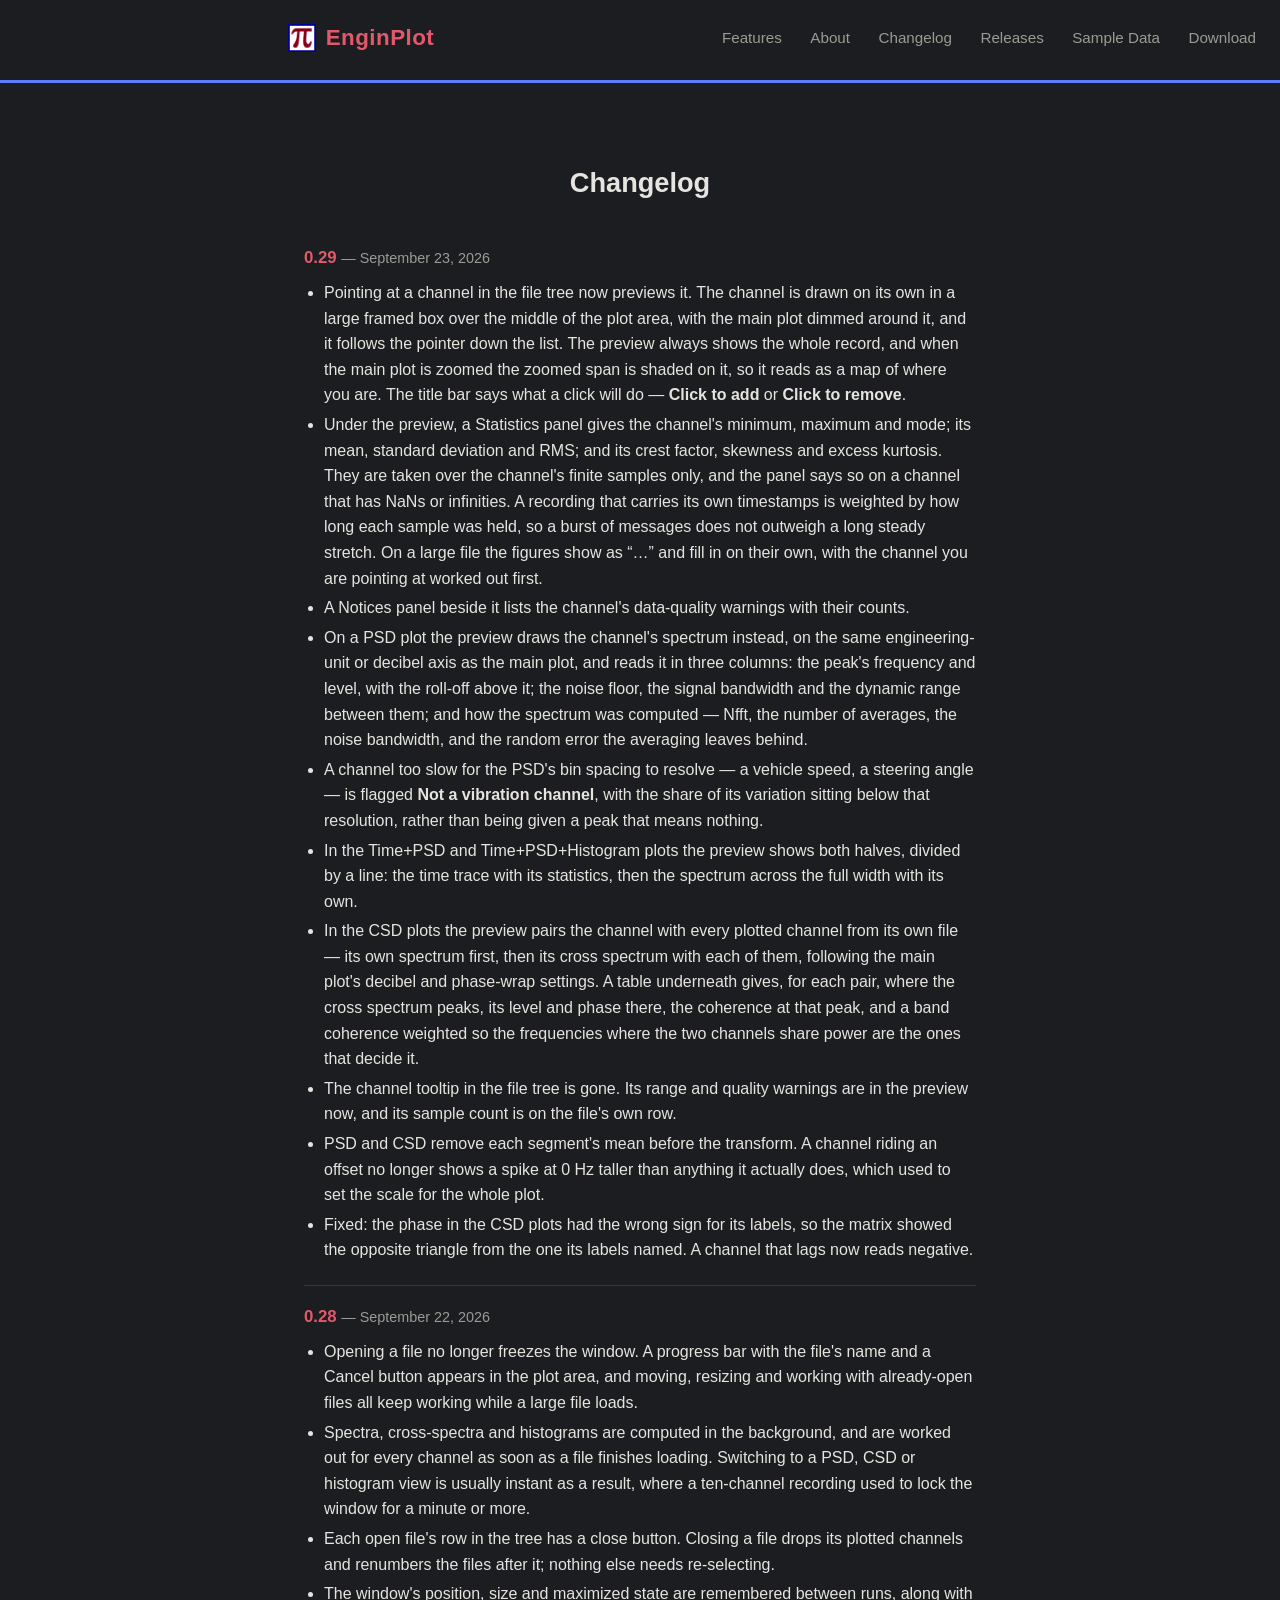
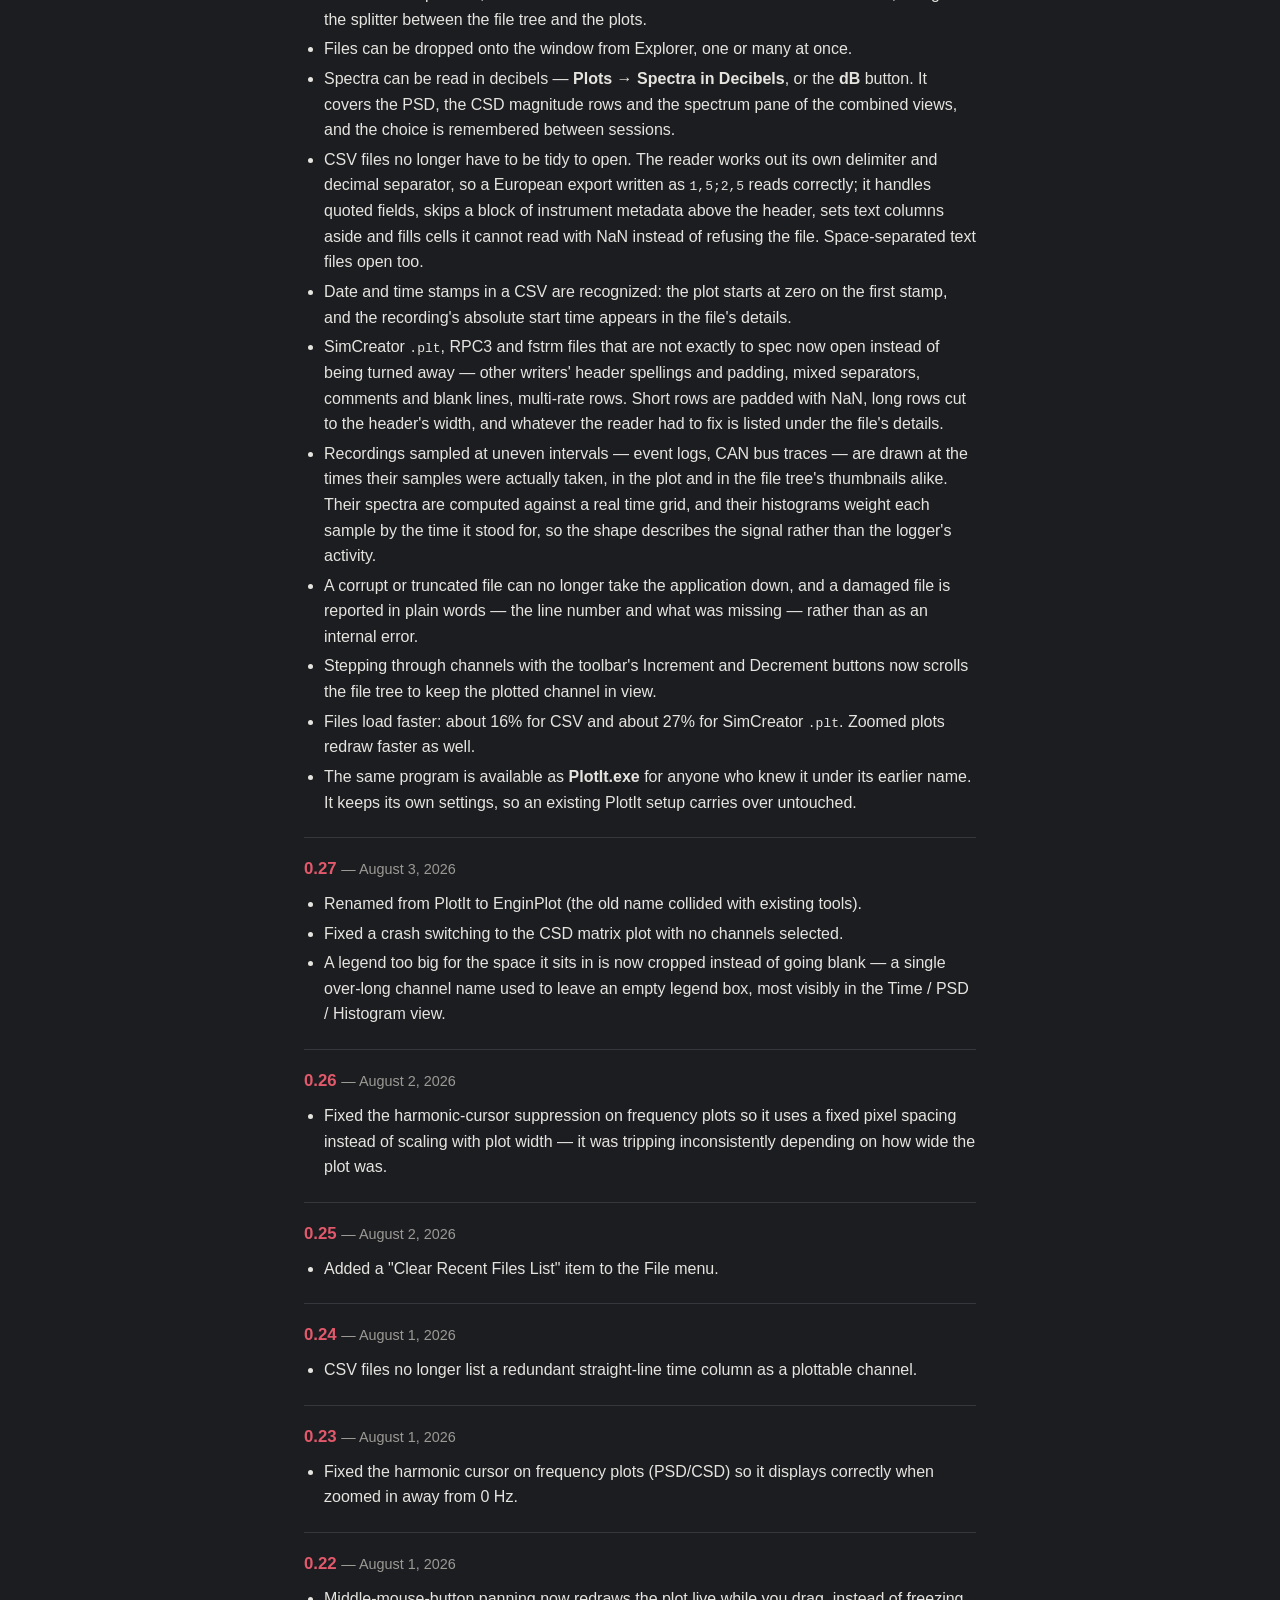
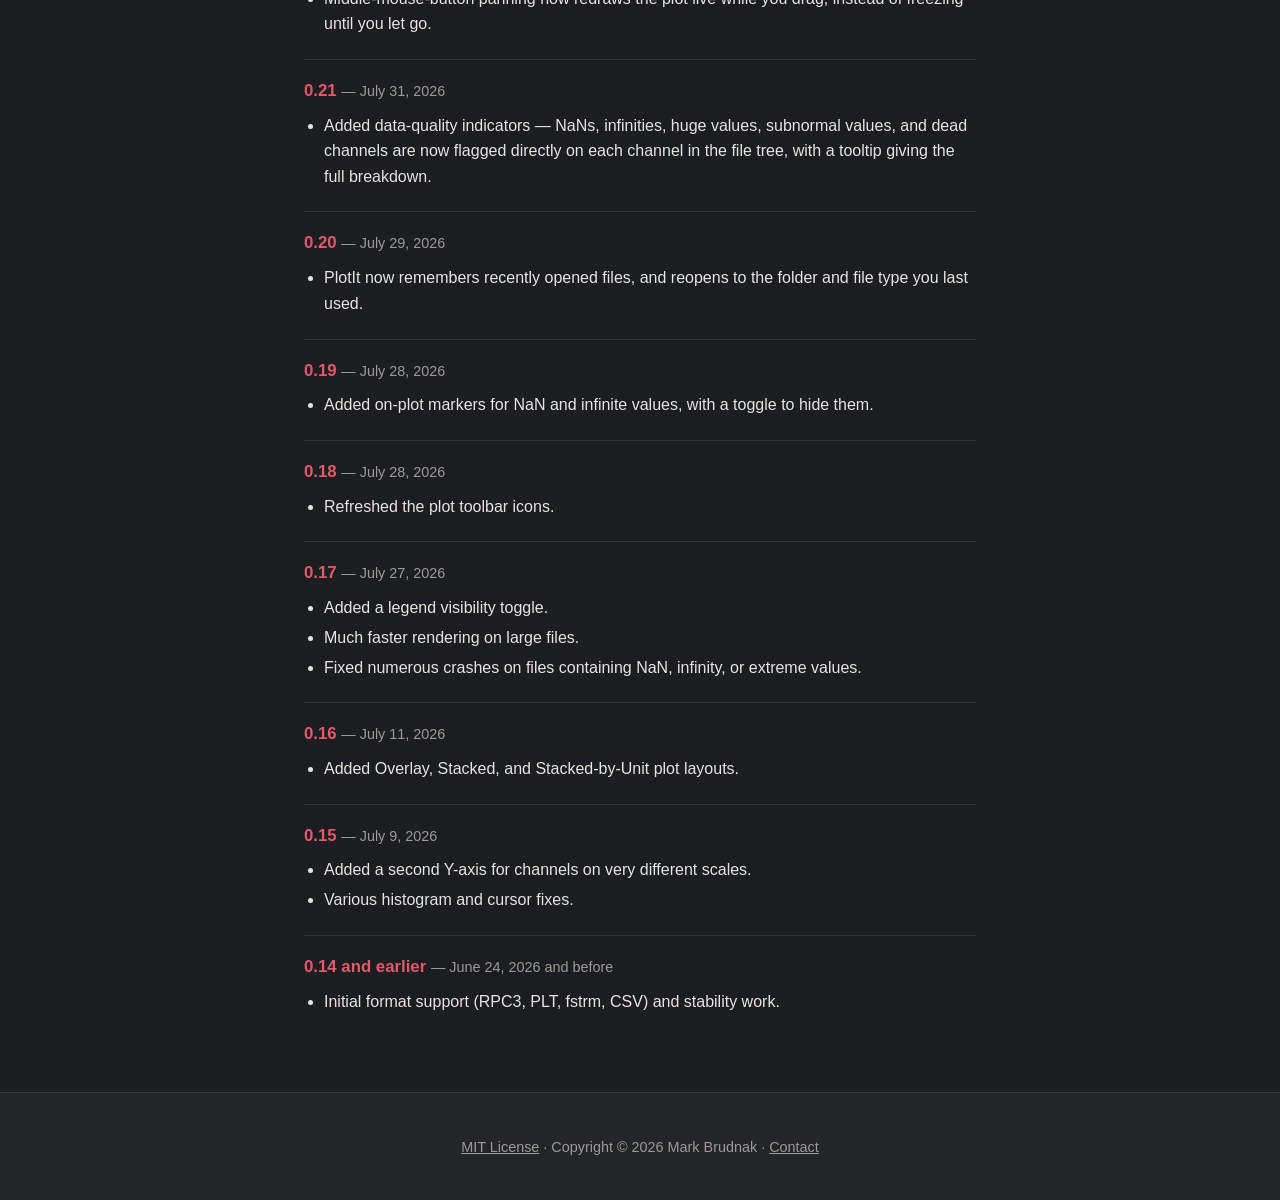
==== commit 6f3f010d: "Publish v0.29.358.0 Both brands, signed, at one version. The four exe copies, a v0-29 block in the c" ====
--- a/changelog.html
+++ b/changelog.html
@@ -26,6 +26,59 @@
 
     <section id="changelog">
         <h2>Changelog</h2>
+
+        <div class="release" id="v0-29">
+            <h3>0.29 <time>&mdash; September 23, 2026</time></h3>
+            <ul>
+                <li>Pointing at a channel in the file tree now previews it. The channel is
+                    drawn on its own in a large framed box over the middle of the plot area,
+                    with the main plot dimmed around it, and it follows the pointer down the
+                    list. The preview always shows the whole record, and when the main plot is
+                    zoomed the zoomed span is shaded on it, so it reads as a map of where you
+                    are. The title bar says what a click will do &mdash; <strong>Click to
+                    add</strong> or <strong>Click to remove</strong>.</li>
+                <li>Under the preview, a Statistics panel gives the channel's minimum, maximum
+                    and mode; its mean, standard deviation and RMS; and its crest factor,
+                    skewness and excess kurtosis. They are taken over the channel's finite
+                    samples only, and the panel says so on a channel that has NaNs or
+                    infinities. A recording that carries its own timestamps is weighted by how
+                    long each sample was held, so a burst of messages does not outweigh a long
+                    steady stretch. On a large file the figures show as &ldquo;&hellip;&rdquo;
+                    and fill in on their own, with the channel you are pointing at worked out
+                    first.</li>
+                <li>A Notices panel beside it lists the channel's data-quality warnings with
+                    their counts.</li>
+                <li>On a PSD plot the preview draws the channel's spectrum instead, on the same
+                    engineering-unit or decibel axis as the main plot, and reads it in three
+                    columns: the peak's frequency and level, with the roll-off above it; the
+                    noise floor, the signal bandwidth and the dynamic range between them; and
+                    how the spectrum was computed &mdash; Nfft, the number of averages, the
+                    noise bandwidth, and the random error the averaging leaves behind.</li>
+                <li>A channel too slow for the PSD's bin spacing to resolve &mdash; a vehicle
+                    speed, a steering angle &mdash; is flagged <strong>Not a vibration
+                    channel</strong>, with the share of its variation sitting below that
+                    resolution, rather than being given a peak that means nothing.</li>
+                <li>In the Time+PSD and Time+PSD+Histogram plots the preview shows both halves,
+                    divided by a line: the time trace with its statistics, then the spectrum
+                    across the full width with its own.</li>
+                <li>In the CSD plots the preview pairs the channel with every plotted channel
+                    from its own file &mdash; its own spectrum first, then its cross spectrum
+                    with each of them, following the main plot's decibel and phase-wrap
+                    settings. A table underneath gives, for each pair, where the cross spectrum
+                    peaks, its level and phase there, the coherence at that peak, and a band
+                    coherence weighted so the frequencies where the two channels share power
+                    are the ones that decide it.</li>
+                <li>The channel tooltip in the file tree is gone. Its range and quality
+                    warnings are in the preview now, and its sample count is on the file's own
+                    row.</li>
+                <li>PSD and CSD remove each segment's mean before the transform. A channel
+                    riding an offset no longer shows a spike at 0&nbsp;Hz taller than anything
+                    it actually does, which used to set the scale for the whole plot.</li>
+                <li>Fixed: the phase in the CSD plots had the wrong sign for its labels, so the
+                    matrix showed the opposite triangle from the one its labels named. A
+                    channel that lags now reads negative.</li>
+            </ul>
+        </div>
 
         <div class="release" id="v0-28">
             <h3>0.28 <time>&mdash; September 22, 2026</time></h3>
--- a/styles.css
+++ b/styles.css
@@ -168,13 +168,6 @@
     text-decoration: underline;
 }
 
-.section-intro {
-    text-align: center;
-    color: var(--muted);
-    max-width: 620px;
-    margin: 0 auto;
-}
-
 .features-more {
     text-align: center;
     margin: 32px 0 0;
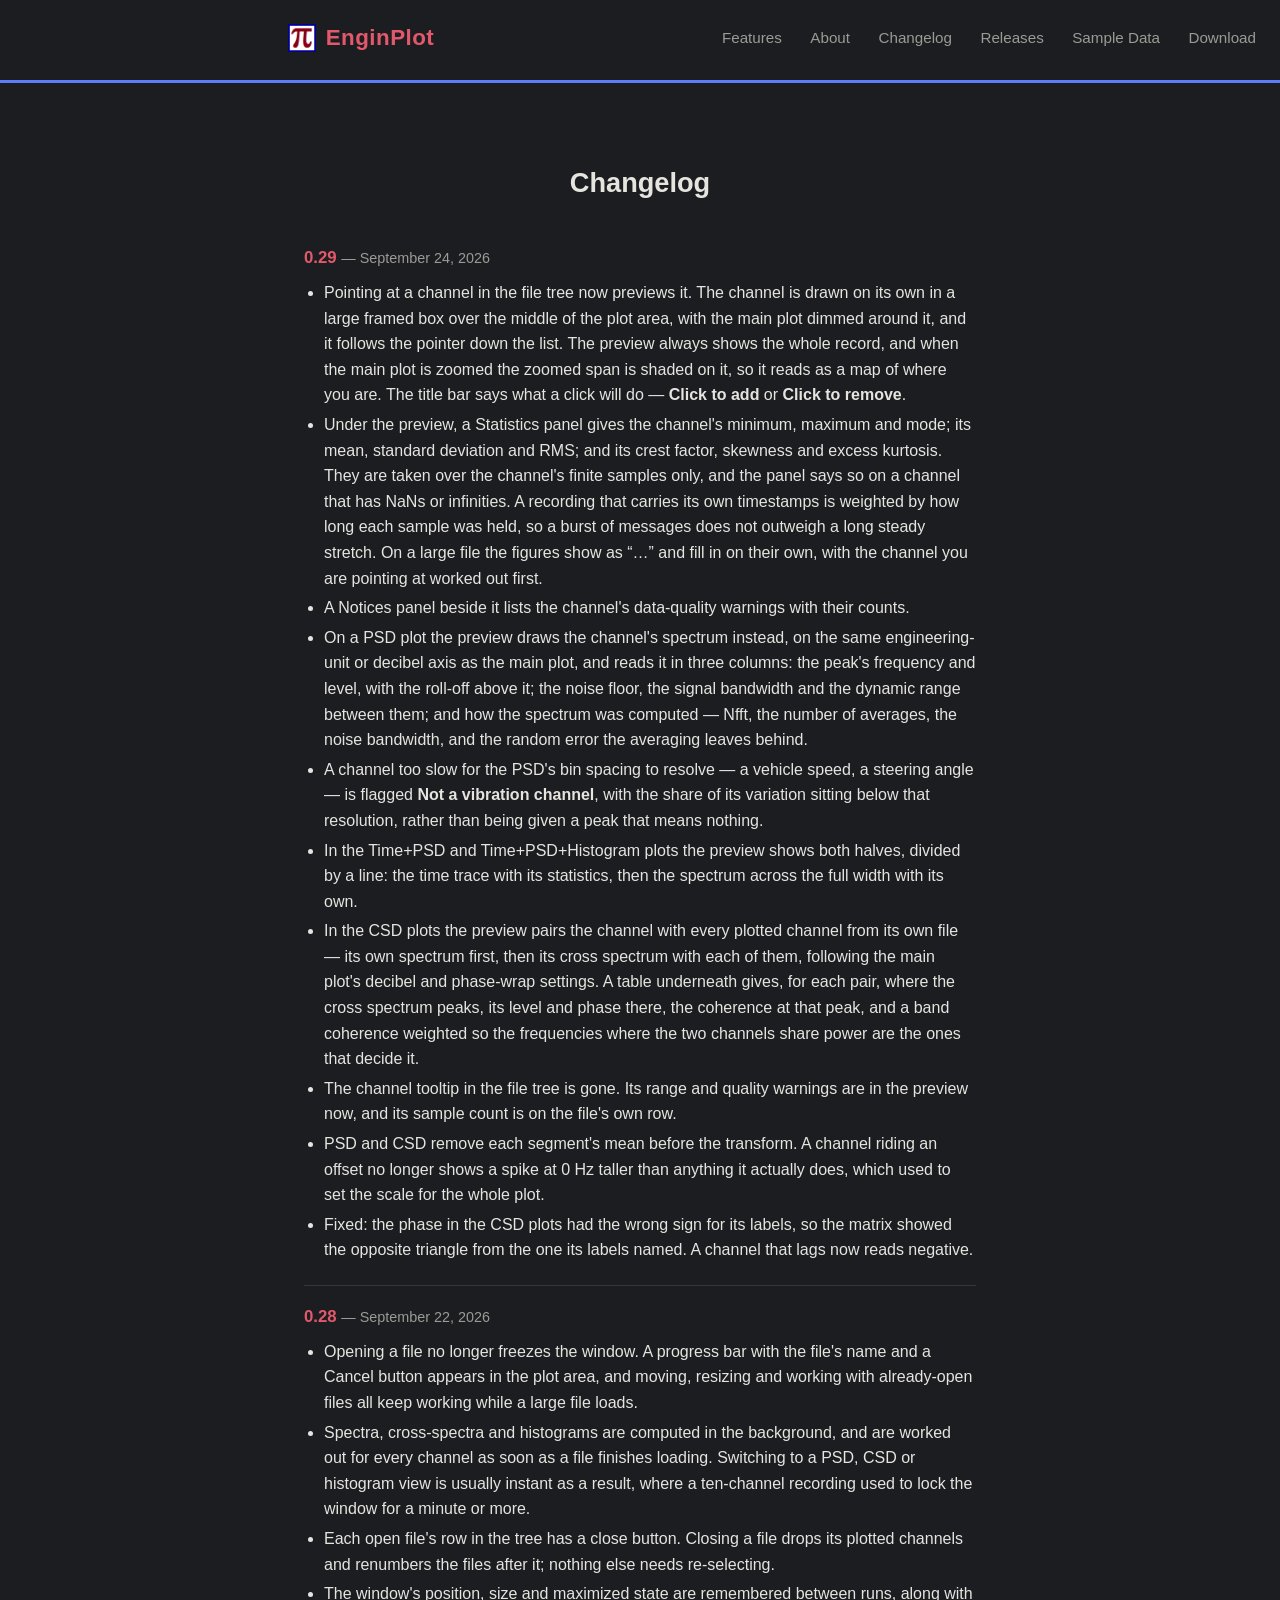
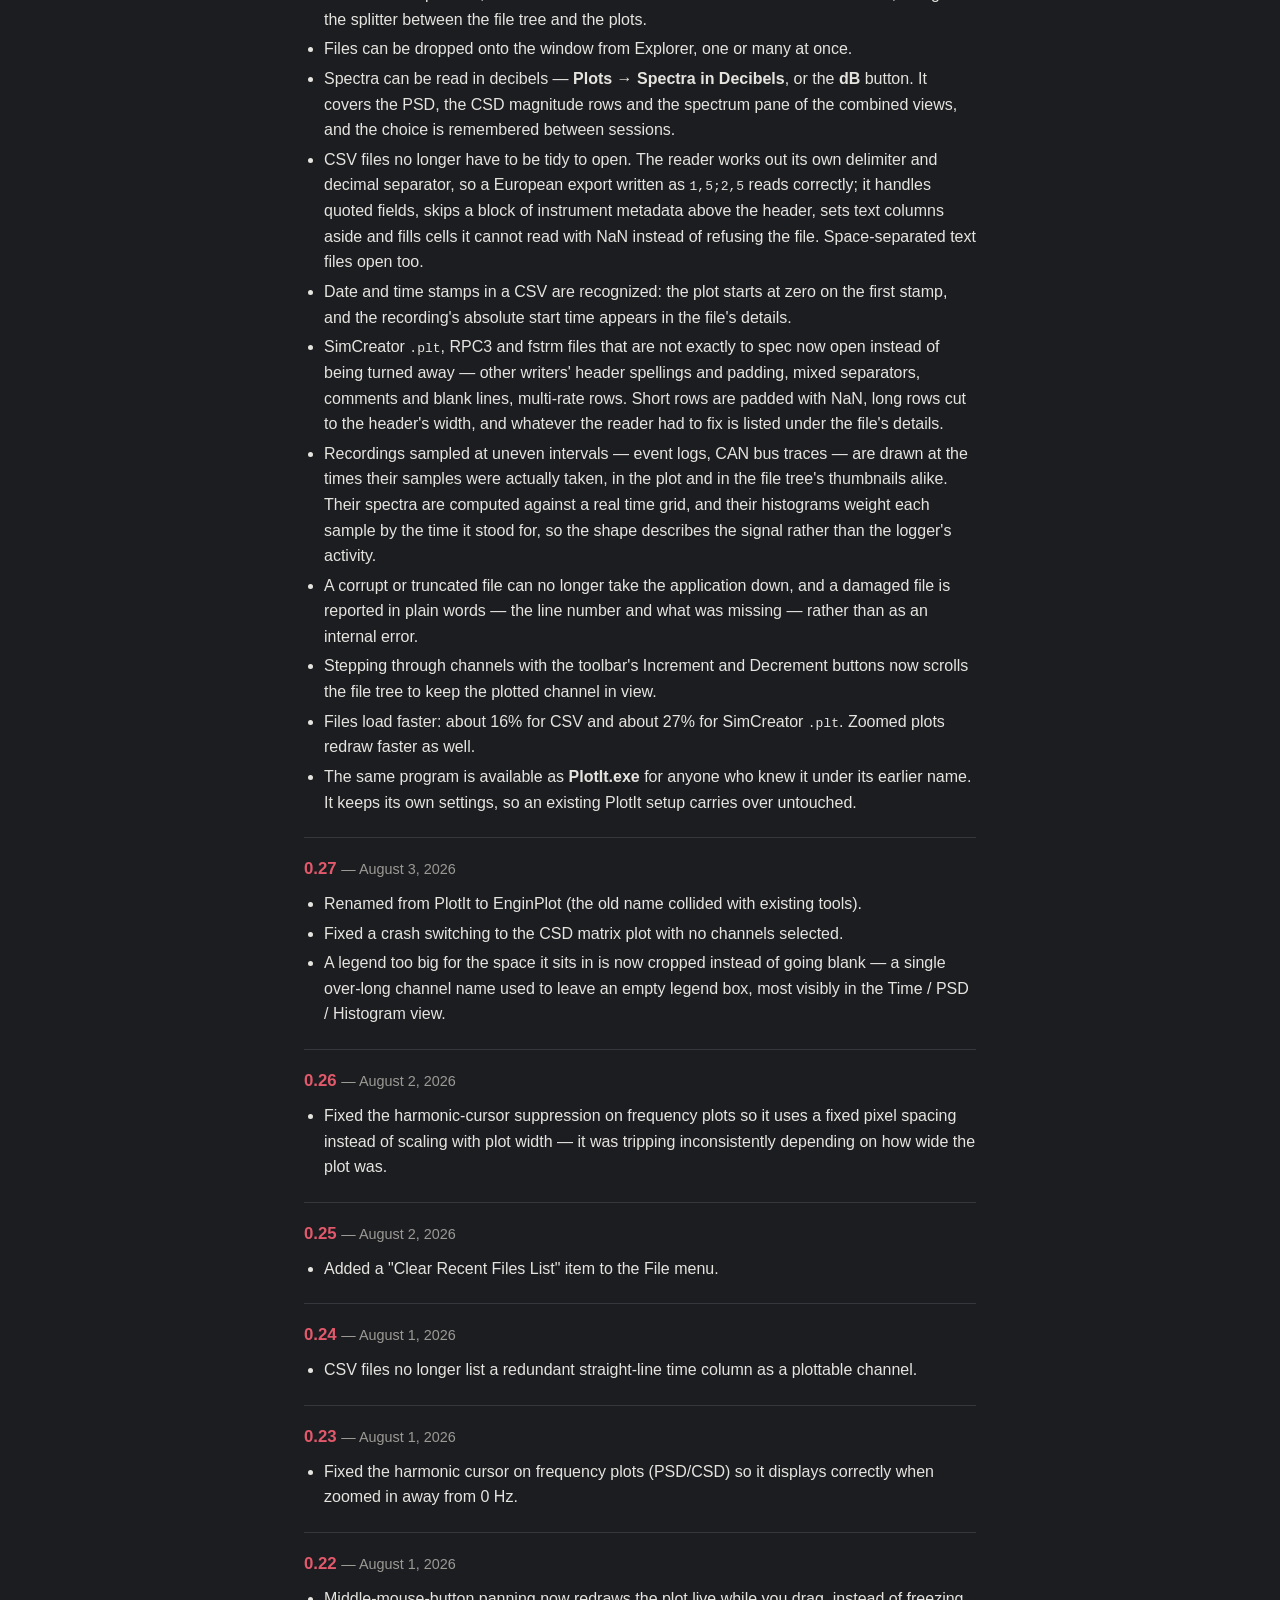
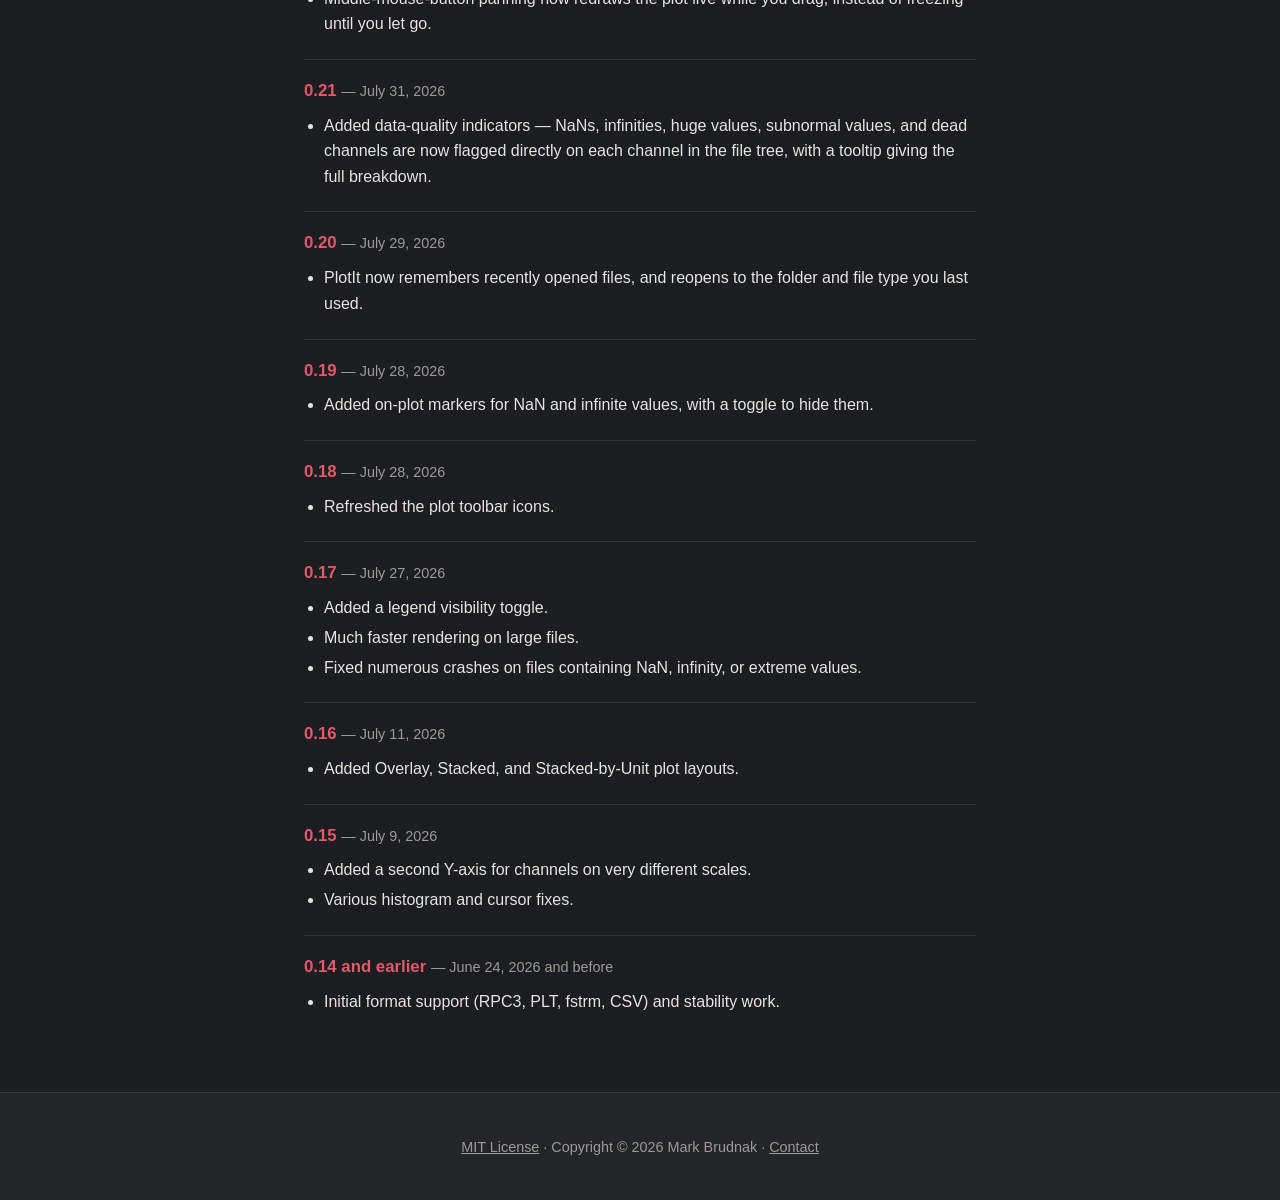
==== commit 66fd397c: "Ship 0.29.359.0, and lead the features with the preview 0.29.358.0 never left this repo, so it is re" ====
--- a/changelog.html
+++ b/changelog.html
@@ -28,7 +28,7 @@
         <h2>Changelog</h2>
 
         <div class="release" id="v0-29">
-            <h3>0.29 <time>&mdash; September 23, 2026</time></h3>
+            <h3>0.29 <time>&mdash; September 24, 2026</time></h3>
             <ul>
                 <li>Pointing at a channel in the file tree now previews it. The channel is
                     drawn on its own in a large framed box over the middle of the plot area,
--- a/styles.css
+++ b/styles.css
@@ -153,6 +153,11 @@
     padding: 20px;
 }
 
+.feature-card-wide {
+    grid-column: 1 / -1;
+    border-top-width: 4px;
+}
+
 .feature-card h3 {
     margin: 0 0 8px;
     color: var(--maroon);
